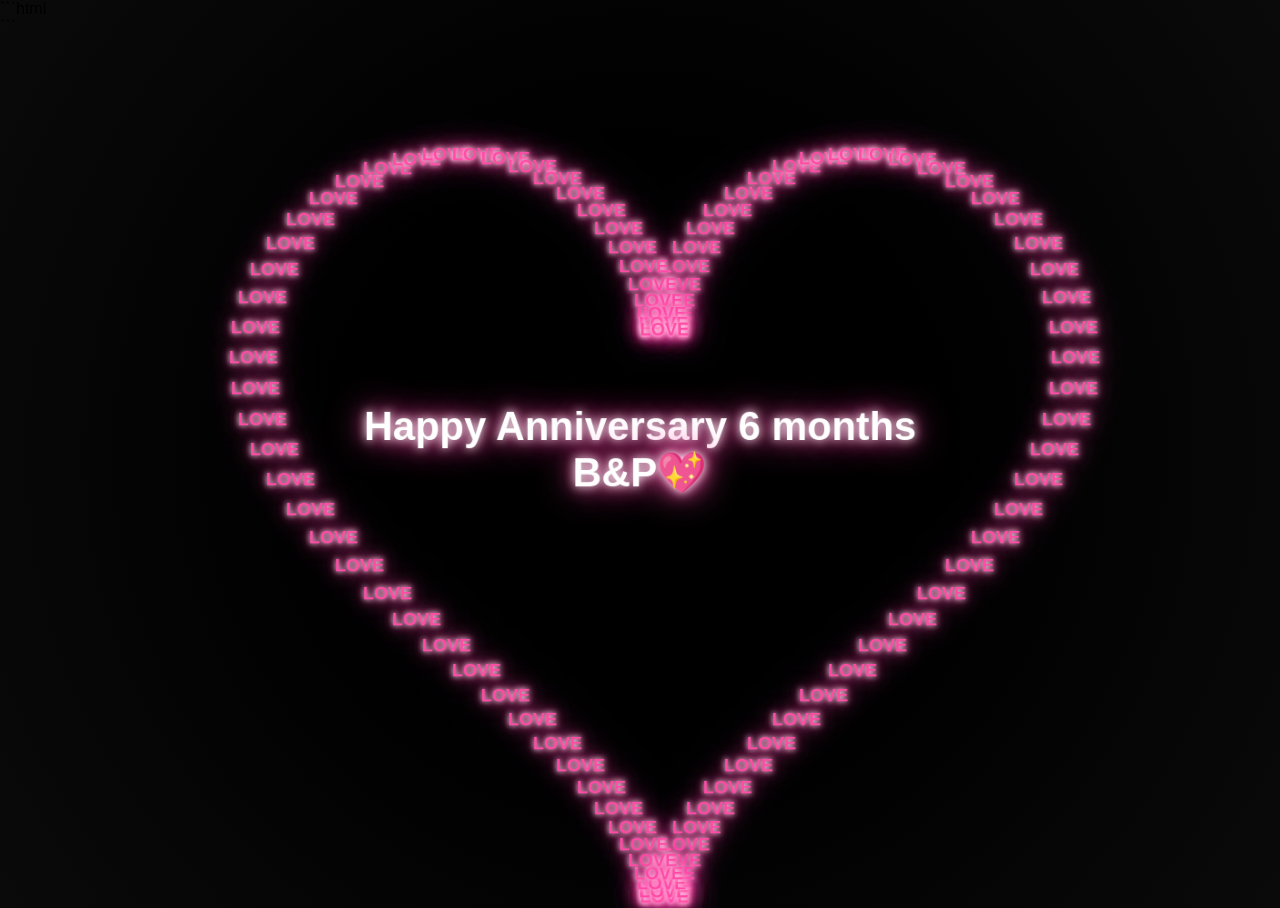
==== index.html @ 3a0927ce "Change anniversary message in index.html Updated anniversary message from '2 months' to '6 months'." ====
```html
<!DOCTYPE html>
<html lang="th">
<head>
<meta charset="UTF-8">
<meta name="viewport" content="width=device-width, initial-scale=1.0">
<title>รักนะไอ้อ้วงงงง</title>

<style>
body {
  margin: 0;
  background: radial-gradient(circle, #000 40%, #0a0a0a);
  overflow: hidden;
  font-family: sans-serif;
}

/* ❤️ ข้อความตรงกลาง */
.center-text {
  position: absolute;
  top: 50%;
  left: 50%;
  transform: translate(-50%, -50%);
  font-size: clamp(20px, 5vw, 40px);
  font-weight: bold;
  color: #fff;
  text-align: center;
  z-index: 10;

  /* ✨ glow */
  text-shadow:
    0 0 10px #fff,
    0 0 20px #ff4da6,
    0 0 40px #ff4da6;

  animation: pulse 2s infinite ease-in-out;
}

/* 💓 เต้นเบาๆ */
@keyframes pulse {
  0%   { transform: translate(-50%, -50%) scale(1); }
  50%  { transform: translate(-50%, -50%) scale(1.1); }
  100% { transform: translate(-50%, -50%) scale(1); }
}

/* LOVE รอบๆ */
#ui span {
  position: absolute;
  font-size: clamp(10px, 2vw, 18px);
  font-weight: bold;
  white-space: nowrap;

  color: #ff4da6;

  text-shadow:
    0 0 5px #fff,
    0 0 10px #ff4da6,
    0 0 20px #ff4da6,
    0 0 40px #ff80bf;

  animation:
    float 4s infinite ease-in-out,
    glow 2s infinite alternate;
}

@keyframes float {
  0%   { transform: translateY(0) scale(1); }
  50%  { transform: translateY(-12px) scale(1.2); }
  100% { transform: translateY(0) scale(1); }
}

@keyframes glow {
  0% {
    text-shadow:
      0 0 5px #fff,
      0 0 10px #ff4da6,
      0 0 20px #ff4da6;
  }
  100% {
    text-shadow:
      0 0 10px #fff,
      0 0 20px #ff66b2,
      0 0 40px #ff99cc,
      0 0 60px #ff66b2;
  }
}
</style>
</head>

<body>

<div id="ui"></div>

<!-- ❤️ ข้อความตรงกลาง -->
<div class="center-text">
    Happy Anniversary 6 months B&P💖
</div>

<script>
const ui = document.getElementById("ui");

const total = 100;
const scale = Math.min(window.innerWidth, window.innerHeight) / 35;

for (let i = 0; i < total; i++) {
  const t = (i / total) * Math.PI * 2;

  const x = 16 * Math.pow(Math.sin(t), 3);
  const y =
    13 * Math.cos(t) -
    5 * Math.cos(2 * t) -
    2 * Math.cos(3 * t) -
    Math.cos(4 * t);

  const span = document.createElement("span");
  span.innerText = "LOVE";

  span.style.left = (window.innerWidth / 2 + x * scale) + "px";
  span.style.top = (window.innerHeight / 2 - y * scale) + "px";

  span.style.animationDelay = (i * 0.02) + "s";

  ui.appendChild(span);
}

window.addEventListener("resize", () => {
  location.reload();
});
</script>

</body>
</html>
```
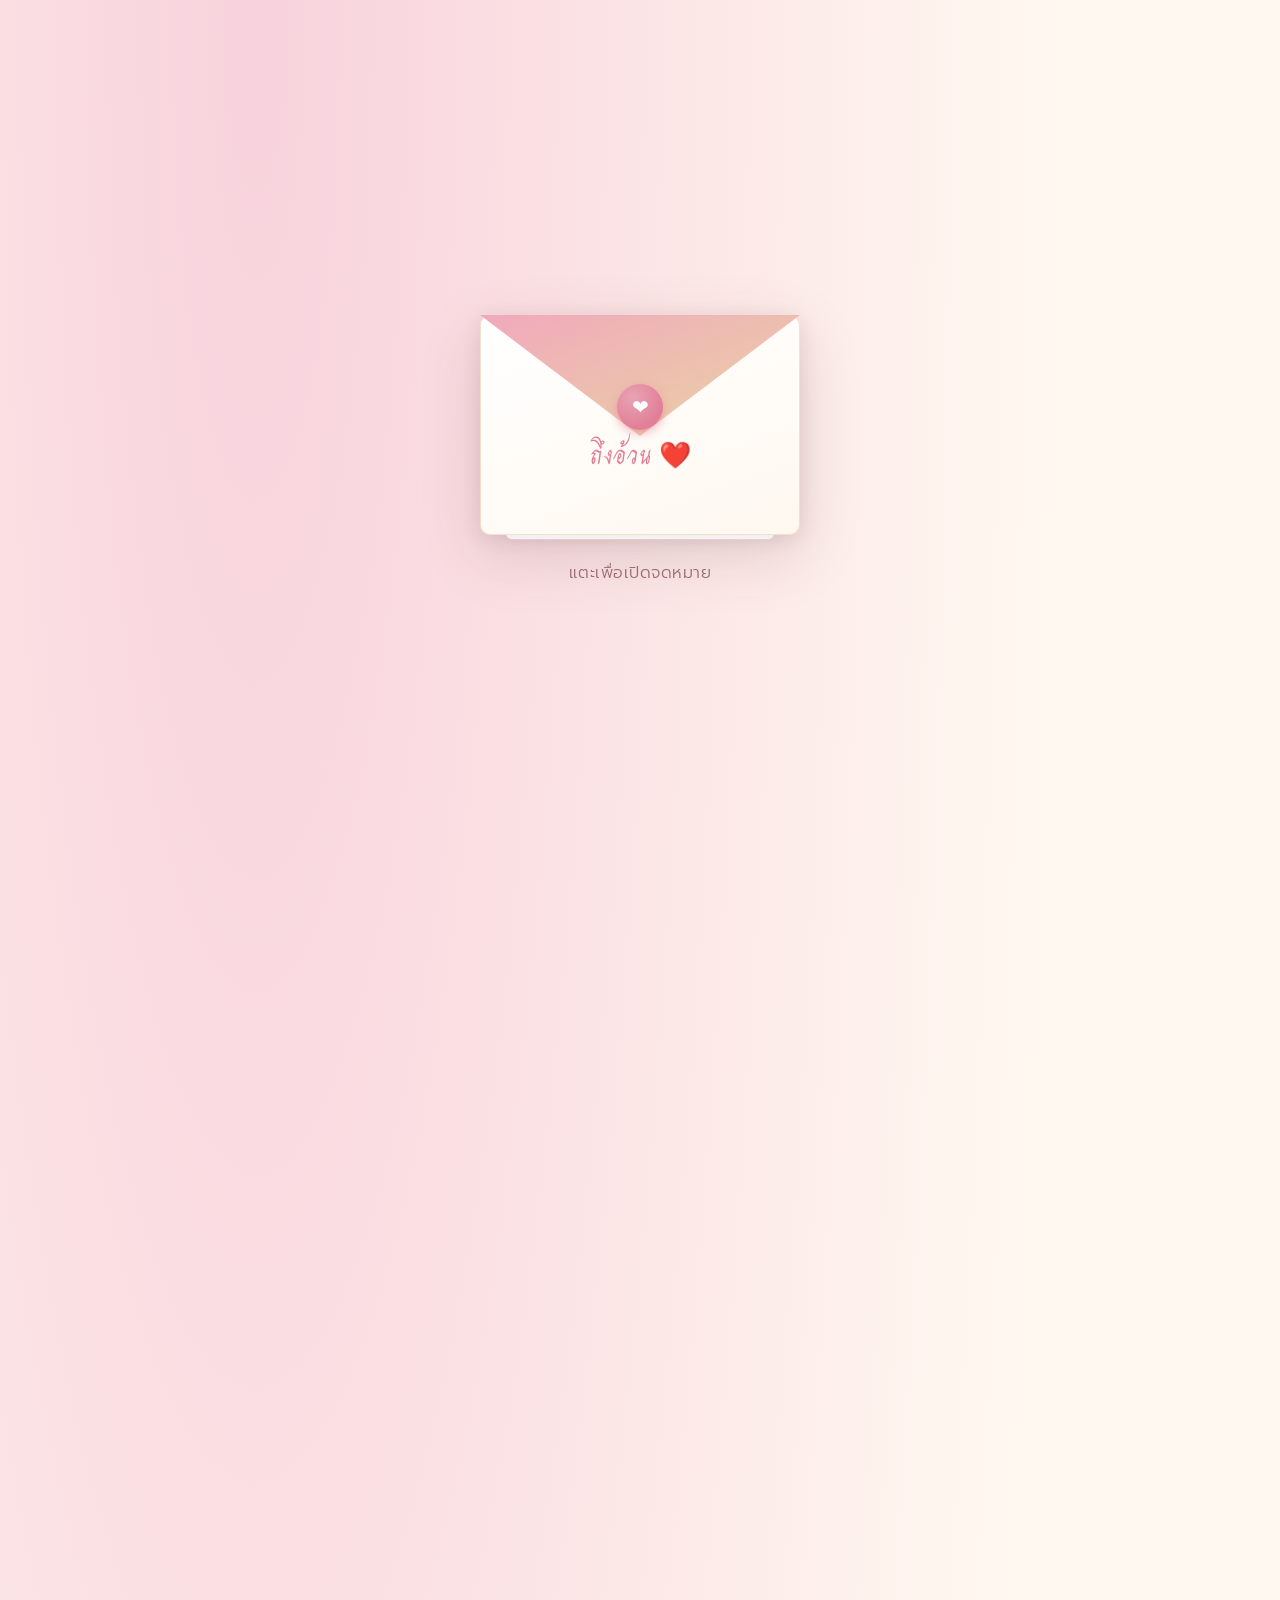
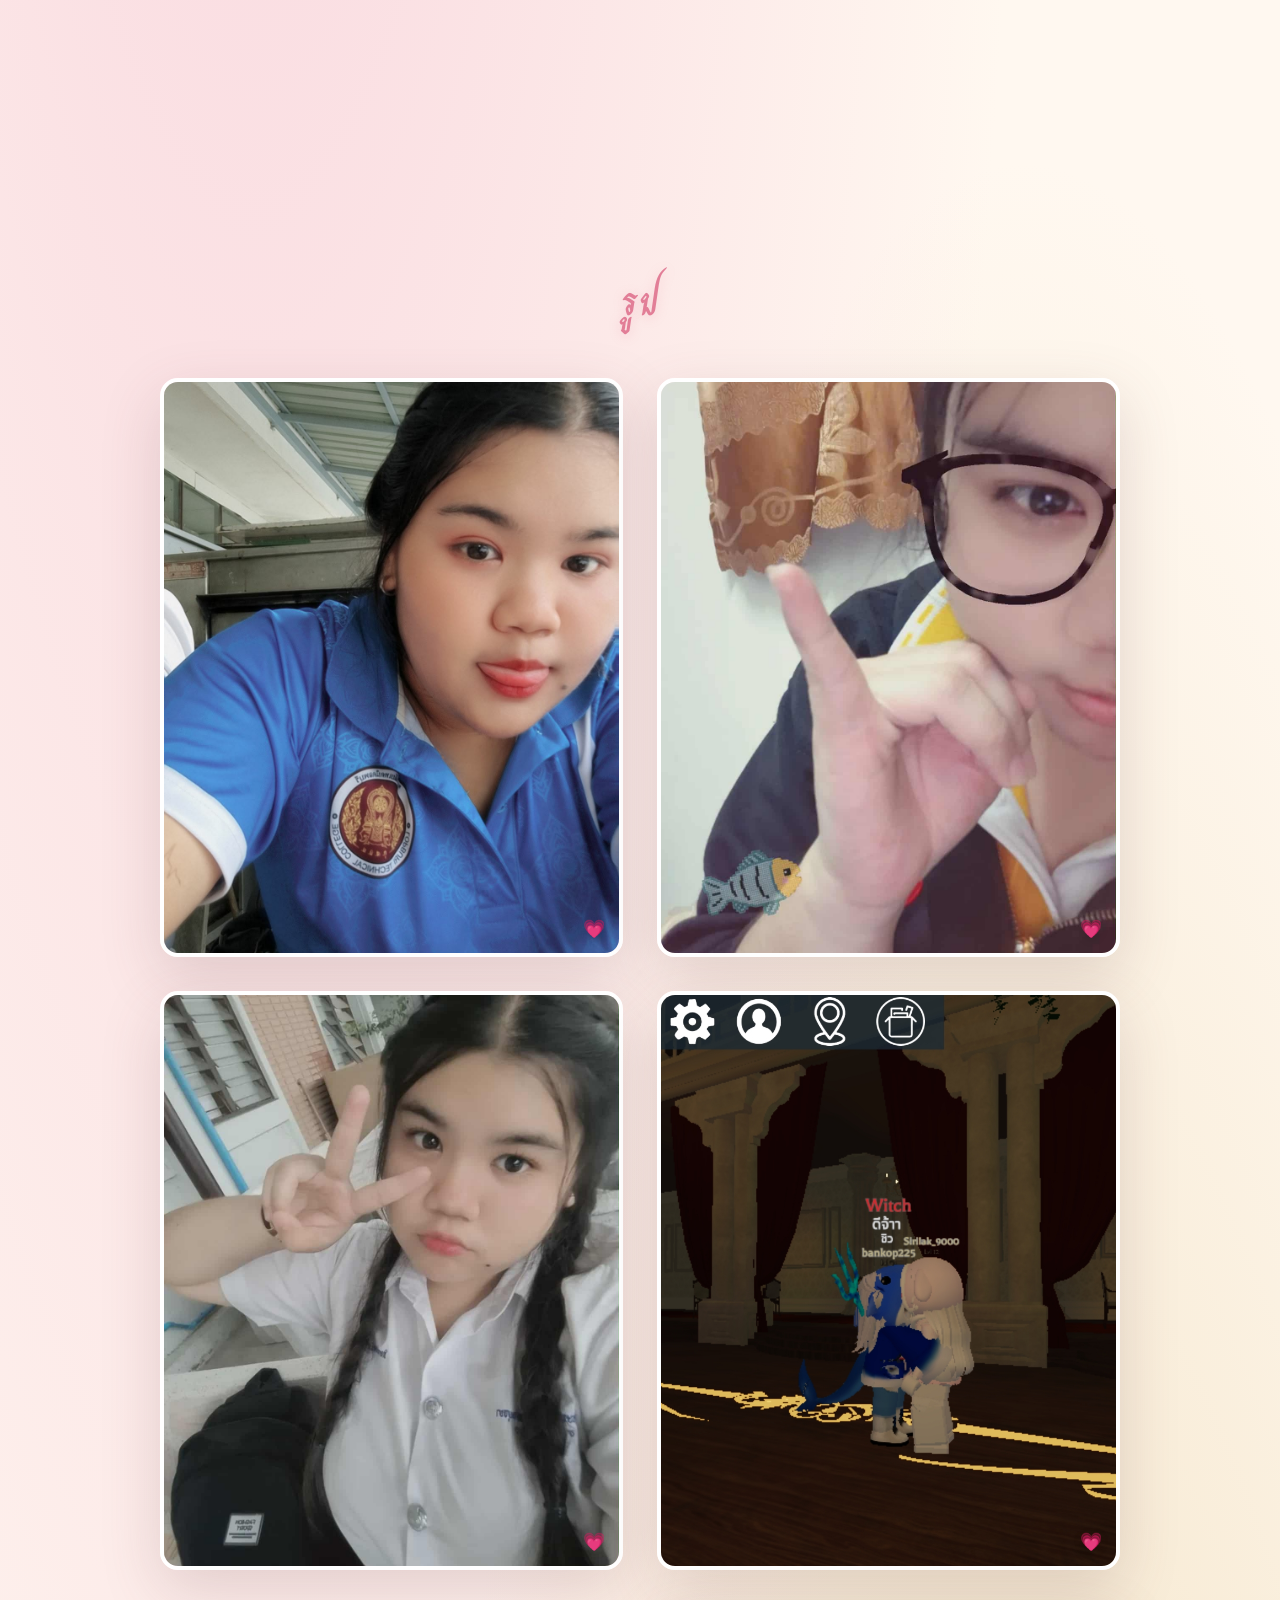
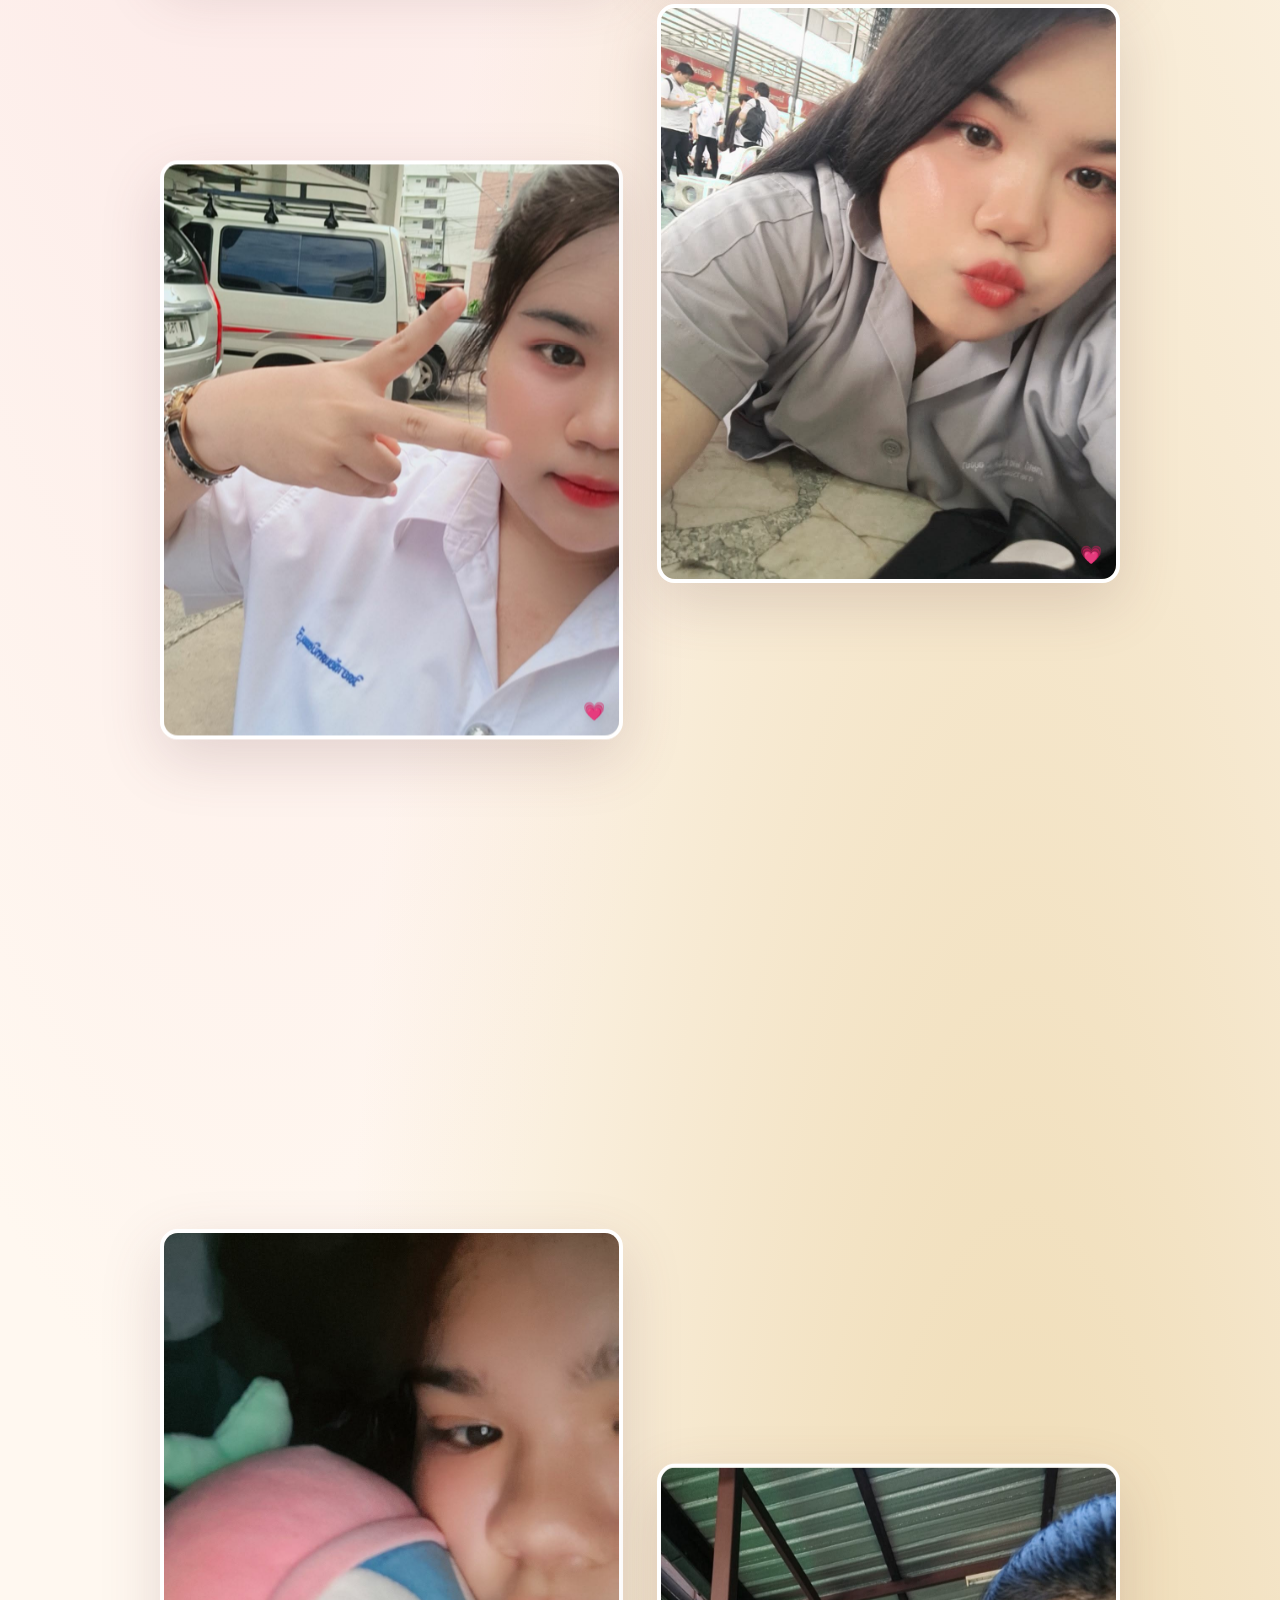
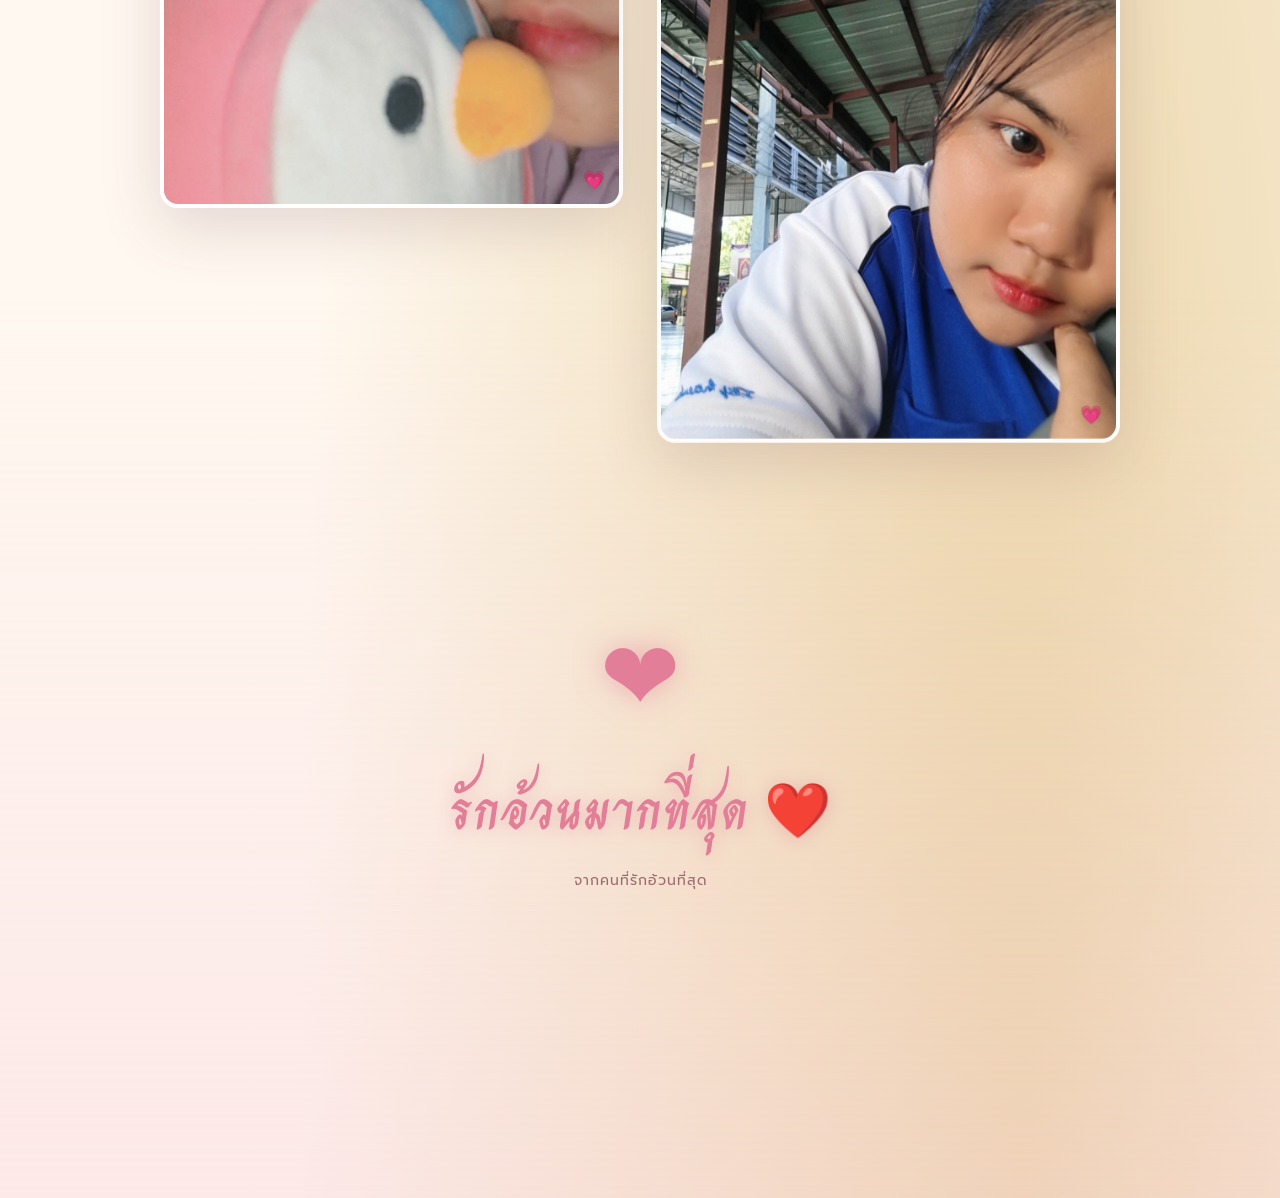
==== commit 8da07155: "Add files via upload" ====
--- a/index.html
+++ b/index.html
@@ -1,132 +1,165 @@
-```html
-<!DOCTYPE html>
-<html lang="th">
-<head>
-<meta charset="UTF-8">
-<meta name="viewport" content="width=device-width, initial-scale=1.0">
-<title>รักนะไอ้อ้วงงงง</title>
-
-<style>
-body {
-  margin: 0;
-  background: radial-gradient(circle, #000 40%, #0a0a0a);
-  overflow: hidden;
-  font-family: sans-serif;
-}
-
-/* ❤️ ข้อความตรงกลาง */
-.center-text {
-  position: absolute;
-  top: 50%;
-  left: 50%;
-  transform: translate(-50%, -50%);
-  font-size: clamp(20px, 5vw, 40px);
-  font-weight: bold;
-  color: #fff;
-  text-align: center;
-  z-index: 10;
-
-  /* ✨ glow */
-  text-shadow:
-    0 0 10px #fff,
-    0 0 20px #ff4da6,
-    0 0 40px #ff4da6;
-
-  animation: pulse 2s infinite ease-in-out;
-}
-
-/* 💓 เต้นเบาๆ */
-@keyframes pulse {
-  0%   { transform: translate(-50%, -50%) scale(1); }
-  50%  { transform: translate(-50%, -50%) scale(1.1); }
-  100% { transform: translate(-50%, -50%) scale(1); }
-}
-
-/* LOVE รอบๆ */
-#ui span {
-  position: absolute;
-  font-size: clamp(10px, 2vw, 18px);
-  font-weight: bold;
-  white-space: nowrap;
-
-  color: #ff4da6;
-
-  text-shadow:
-    0 0 5px #fff,
-    0 0 10px #ff4da6,
-    0 0 20px #ff4da6,
-    0 0 40px #ff80bf;
-
-  animation:
-    float 4s infinite ease-in-out,
-    glow 2s infinite alternate;
-}
-
-@keyframes float {
-  0%   { transform: translateY(0) scale(1); }
-  50%  { transform: translateY(-12px) scale(1.2); }
-  100% { transform: translateY(0) scale(1); }
-}
-
-@keyframes glow {
-  0% {
-    text-shadow:
-      0 0 5px #fff,
-      0 0 10px #ff4da6,
-      0 0 20px #ff4da6;
-  }
-  100% {
-    text-shadow:
-      0 0 10px #fff,
-      0 0 20px #ff66b2,
-      0 0 40px #ff99cc,
-      0 0 60px #ff66b2;
-  }
-}
-</style>
-</head>
-
-<body>
-
-<div id="ui"></div>
-
-<!-- ❤️ ข้อความตรงกลาง -->
-<div class="center-text">
-    Happy Anniversary 6 months B&P💖
-</div>
-
-<script>
-const ui = document.getElementById("ui");
-
-const total = 100;
-const scale = Math.min(window.innerWidth, window.innerHeight) / 35;
-
-for (let i = 0; i < total; i++) {
-  const t = (i / total) * Math.PI * 2;
-
-  const x = 16 * Math.pow(Math.sin(t), 3);
-  const y =
-    13 * Math.cos(t) -
-    5 * Math.cos(2 * t) -
-    2 * Math.cos(3 * t) -
-    Math.cos(4 * t);
-
-  const span = document.createElement("span");
-  span.innerText = "LOVE";
-
-  span.style.left = (window.innerWidth / 2 + x * scale) + "px";
-  span.style.top = (window.innerHeight / 2 - y * scale) + "px";
-
-  span.style.animationDelay = (i * 0.02) + "s";
-
-  ui.appendChild(span);
-}
-
-window.addEventListener("resize", () => {
-  location.reload();
-});
-</script>
-
-</body>
-</html>
-```
+<!DOCTYPE html>
+<html lang="th">
+<head>
+<meta charset="UTF-8">
+<meta name="viewport" content="width=device-width, initial-scale=1.0, maximum-scale=1.0, user-scalable=no">
+<title>ถึงอ้วน 💌</title>
+
+<!-- ฟอนต์ไทยสไตล์หรู: Charm สำหรับหัวเรื่อง (ตัวเขียนอ่อนหวาน), Prompt สำหรับเนื้อหา -->
+<link rel="preconnect" href="https://fonts.googleapis.com">
+<link rel="preconnect" href="https://fonts.gstatic.com" crossorigin>
+<link href="https://fonts.googleapis.com/css2?family=Charm:wght@400;700&family=Prompt:wght@300;400;500;600&display=swap" rel="stylesheet">
+
+<link rel="stylesheet" href="style.css">
+</head>
+<body>
+
+  <!-- ================= พื้นหลังทั่วทั้งเว็บ: ดาวระยิบระยับ + หัวใจลอย ================= -->
+  <div id="bg-stars" aria-hidden="true"></div>
+  <div id="bg-hearts" aria-hidden="true"></div>
+
+  <!-- ================= ปุ่มควบคุมเพลง (โผล่มาหลังเปิดซอง) ================= -->
+  <div id="music-player" class="hidden">
+    <button id="music-toggle" aria-label="เปิด/ปิดเพลง">
+      <span id="music-icon">🎵</span>
+    </button>
+    <input id="volume-slider" type="range" min="0" max="1" step="0.01" value="0.5" aria-label="ปรับระดับเสียง">
+  </div>
+  <!-- ผู้ใช้สามารถเปลี่ยนไฟล์เพลงได้ที่ music.mp3 -->
+  <audio id="bg-music" src="music.mp3" loop preload="none"></audio>
+
+  <!-- ================= ฉากที่ 1: หน้าเปิด / ซองจดหมาย 3 มิติ ================= -->
+  <section id="intro-scene">
+    <div class="envelope-wrap">
+      <div id="envelope" class="envelope" role="button" tabindex="0" aria-label="แตะเพื่อเปิดจดหมาย">
+
+        <div class="envelope-back"></div>
+
+        <!-- กระดาษจดหมายที่จะเลื่อนขึ้นตอนเปิด -->
+        <div class="envelope-paper">
+          <p class="paper-heart">💌</p>
+          <p class="paper-line">ถึงอ้วน</p>
+          <p class="paper-heart small">❤️</p>
+        </div>
+
+        <div class="envelope-flap"></div>
+
+        <div class="envelope-front">
+          <span class="envelope-emoji">💌</span>
+          <span class="envelope-title">ถึงอ้วน ❤️</span>
+        </div>
+
+        <div class="envelope-seal">❤</div>
+      </div>
+
+      <p id="tap-hint">แตะเพื่อเปิดจดหมาย</p>
+    </div>
+  </section>
+
+  <!-- ================= ฉากที่ 2: จดหมาย (Typewriter) ================= -->
+  <section id="letter-scene">
+    <div class="letter-card">
+      <div class="letter-corner top-left">❀</div>
+      <div class="letter-corner top-right">❀</div>
+
+      <div id="typewriter-text" class="typewriter-text"></div>
+      <span id="typewriter-cursor" class="typewriter-cursor">|</span>
+
+      <div class="letter-corner bottom-left">❀</div>
+      <div class="letter-corner bottom-right">❀</div>
+    </div>
+
+    <!-- ================= ตัวนับเวลาที่คบกัน ================= -->
+    <div id="love-counter" class="love-counter">
+      <p class="counter-title">เราอยู่ด้วยกันมาแล้ว</p>
+      <div class="counter-grid">
+        <div class="counter-box">
+          <span id="count-days" class="counter-num">0</span>
+          <span class="counter-label">วัน</span>
+        </div>
+        <div class="counter-box">
+          <span id="count-hours" class="counter-num">0</span>
+          <span class="counter-label">ชั่วโมง</span>
+        </div>
+        <div class="counter-box">
+          <span id="count-minutes" class="counter-num">0</span>
+          <span class="counter-label">นาที</span>
+        </div>
+        <div class="counter-box">
+          <span id="count-seconds" class="counter-num">0</span>
+          <span class="counter-label">วินาที</span>
+        </div>
+      </div>
+      <p class="counter-since">นับจาก 01/10/2025</p>
+    </div>
+
+    <div class="scroll-down-hint">
+      <span>เลื่อนลงเพื่อดูความทรงจำของเรา</span>
+      <span class="scroll-arrow">↓</span>
+    </div>
+  </section>
+
+  <!-- ================= ฉากที่ 3: แกลเลอรีรูปภาพ ================= -->
+  <section id="gallery-scene">
+    <h2 class="gallery-title">รูป</h2>
+
+    <div class="gallery-grid">
+      <!-- แต่ละรูปมี data-effect กำหนดแอนิเมชันตอนเลื่อนหน้าจอ: fade / zoom / parallax / slide-left / slide-right -->
+      <figure class="gallery-item" data-effect="fade">
+        <img src="1.jpeg" alt="ความทรงจำ 1" loading="lazy" onerror="this.parentElement.classList.add('img-fallback')">
+        <figcaption>💗</figcaption>
+      </figure>
+      <figure class="gallery-item" data-effect="slide-left">
+        <img src="2.jpeg" alt="ความทรงจำ 2" loading="lazy" onerror="this.parentElement.classList.add('img-fallback')">
+        <figcaption>💗</figcaption>
+      </figure>
+      <figure class="gallery-item" data-effect="zoom">
+        <img src="3.png" alt="ความทรงจำ 3" loading="lazy" onerror="this.parentElement.classList.add('img-fallback')">
+        <figcaption>💗</figcaption>
+      </figure>
+      <figure class="gallery-item" data-effect="slide-right">
+        <img src="4.jpg" alt="ความทรงจำ 4" loading="lazy" onerror="this.parentElement.classList.add('img-fallback')">
+        <figcaption>💗</figcaption>
+      </figure>
+      <figure class="gallery-item" data-effect="parallax">
+        <img src="5.jpeg" alt="ความทรงจำ 5" loading="lazy" onerror="this.parentElement.classList.add('img-fallback')">
+        <figcaption>💗</figcaption>
+      </figure>
+      <figure class="gallery-item" data-effect="fade">
+        <img src="6.jpeg" alt="ความทรงจำ 6" loading="lazy" onerror="this.parentElement.classList.add('img-fallback')">
+        <figcaption>💗</figcaption>
+      </figure>
+      <figure class="gallery-item" data-effect="slide-left">
+        <img src="7.jpeg" alt="ความทรงจำ 7" loading="lazy" onerror="this.parentElement.classList.add('img-fallback')">
+        <figcaption>💗</figcaption>
+      </figure>
+      <figure class="gallery-item" data-effect="zoom">
+        <img src="8.jpeg" alt="ความทรงจำ 8" loading="lazy" onerror="this.parentElement.classList.add('img-fallback')">
+        <figcaption>💗</figcaption>
+      </figure>
+      <figure class="gallery-item" data-effect="slide-right">
+        <img src="9.jpeg" alt="ความทรงจำ 9" loading="lazy" onerror="this.parentElement.classList.add('img-fallback')">
+        <figcaption>💗</figcaption>
+      </figure>
+      <figure class="gallery-item" data-effect="parallax">
+        <img src="10.jpeg" alt="ความทรงจำ 10" loading="lazy" onerror="this.parentElement.classList.add('img-fallback')">
+        <figcaption>💗</figcaption>
+      </figure>
+    </div>
+  </section>
+
+  <!-- ================= ฉากที่ 4: ตอนจบ ================= -->
+  <section id="ending-scene">
+    <div id="petals-fall" aria-hidden="true"></div>
+    <div id="confetti-layer" aria-hidden="true"></div>
+
+    <div class="ending-content">
+      <div class="big-heart">❤</div>
+      <h1 class="ending-text">รักอ้วนมากที่สุด ❤️</h1>
+      <p class="ending-sub">จากคนที่รักอ้วนที่สุด</p>
+    </div>
+  </section>
+
+  <script src="script.js"></script>
+</body>
+</html>
--- a/style.css
+++ b/style.css
@@ -0,0 +1,507 @@
+/* =====================================================================
+   TOKENS — โทนสี Romantic / Elegant: ชมพูอ่อน + ครีม + ทอง
+   ===================================================================== */
+:root{
+  --cream:        #FFF8F0;
+  --cream-deep:   #FBEDE4;
+  --pink-soft:    #F8D2DC;
+  --pink-mid:     #F0A9BC;
+  --pink-deep:    #E27E97;
+  --gold:         #D4AF7A;
+  --gold-light:   #EAD3A3;
+  --white:        #FFFFFF;
+  --text-deep:    #6B4046;   /* น้ำตาลกุหลาบเข้ม แทนสีดำ ให้ดูอบอุ่นหรู */
+  --text-soft:    #9C6B72;
+
+  --shadow-soft:  0 20px 60px rgba(107, 64, 70, 0.18);
+  --font-display: 'Charm', cursive;
+  --font-body:    'Prompt', sans-serif;
+}
+
+*{ margin:0; padding:0; box-sizing:border-box; -webkit-tap-highlight-color:transparent; }
+
+html{ scroll-behavior:smooth; }
+
+body{
+  font-family: var(--font-body);
+  background:
+    radial-gradient(ellipse at 20% 0%, var(--pink-soft) 0%, transparent 55%),
+    radial-gradient(ellipse at 80% 100%, var(--gold-light) 0%, transparent 50%),
+    var(--cream);
+  color: var(--text-deep);
+  overflow-x: hidden;
+  min-height: 100vh;
+}
+
+@media (prefers-reduced-motion: reduce){
+  *{ animation-duration: 0.01ms !important; animation-iteration-count: 1 !important; transition-duration: 0.01ms !important; }
+}
+
+/* =====================================================================
+   พื้นหลังทั่วเว็บ: ดาวระยิบระยับ + หัวใจลอย
+   ===================================================================== */
+#bg-stars{
+  position: fixed; inset: 0; z-index: 0; pointer-events: none; overflow: hidden;
+}
+.star{
+  position: absolute;
+  width: 3px; height: 3px;
+  background: var(--gold);
+  border-radius: 50%;
+  opacity: 0.7;
+  animation: twinkle 2.6s ease-in-out infinite;
+  box-shadow: 0 0 6px 1px rgba(212,175,122,0.7);
+}
+@keyframes twinkle{
+  0%, 100%{ opacity: 0.15; transform: scale(0.7); }
+  50%{ opacity: 1; transform: scale(1.3); }
+}
+
+#bg-hearts{
+  position: fixed; inset: 0; z-index: 1; pointer-events: none; overflow: hidden;
+}
+.floating-heart{
+  position: absolute;
+  bottom: -40px;
+  font-size: 18px;
+  opacity: 0.75;
+  color: var(--pink-deep);
+  animation: floatUp linear forwards;
+  will-change: transform, opacity;
+}
+@keyframes floatUp{
+  0%{ transform: translateY(0) translateX(0) rotate(0deg); opacity: 0; }
+  10%{ opacity: 0.8; }
+  90%{ opacity: 0.6; }
+  100%{ transform: translateY(-115vh) translateX(var(--drift, 30px)) rotate(25deg); opacity: 0; }
+}
+
+/* หัวใจฟองสบู่เมื่อแตะหน้าจอ */
+.tap-bubble{
+  position: fixed;
+  z-index: 999;
+  pointer-events: none;
+  font-size: 22px;
+  animation: bubbleUp 1.1s ease-out forwards;
+}
+@keyframes bubbleUp{
+  0%{ transform: translateY(0) scale(0.6); opacity: 1; }
+  100%{ transform: translateY(-90px) scale(1.2); opacity: 0; }
+}
+
+section{ position: relative; z-index: 2; }
+
+/* =====================================================================
+   ปุ่มควบคุมเพลง
+   ===================================================================== */
+#music-player{
+  position: fixed;
+  top: 18px; right: 18px;
+  z-index: 50;
+  display: flex; align-items: center; gap: 10px;
+  background: rgba(255,255,255,0.55);
+  backdrop-filter: blur(14px);
+  -webkit-backdrop-filter: blur(14px);
+  border: 1px solid rgba(255,255,255,0.6);
+  border-radius: 40px;
+  padding: 8px 14px;
+  box-shadow: var(--shadow-soft);
+  transition: opacity 0.6s ease, transform 0.6s ease;
+}
+#music-player.hidden{ opacity: 0; transform: translateY(-20px); pointer-events: none; }
+
+#music-toggle{
+  width: 36px; height: 36px;
+  border-radius: 50%;
+  border: none;
+  background: linear-gradient(145deg, var(--pink-soft), var(--gold-light));
+  font-size: 16px;
+  cursor: pointer;
+  display: flex; align-items: center; justify-content: center;
+  box-shadow: 0 4px 10px rgba(226,126,151,0.35);
+  transition: transform 0.25s ease;
+}
+#music-toggle:active{ transform: scale(0.9); }
+
+#volume-slider{
+  width: 70px;
+  accent-color: var(--pink-deep);
+}
+
+/* =====================================================================
+   ฉากที่ 1 — หน้าเปิด / ซองจดหมาย 3 มิติ
+   ===================================================================== */
+#intro-scene{
+  height: 100svh;
+  display: flex; align-items: center; justify-content: center;
+  perspective: 1400px;
+  transition: opacity 0.9s ease, transform 0.9s ease;
+}
+#intro-scene.scene-exit{
+  opacity: 0;
+  transform: scale(1.4);
+  pointer-events: none;
+}
+
+.envelope-wrap{
+  display: flex; flex-direction: column; align-items: center; gap: 26px;
+}
+
+.envelope{
+  position: relative;
+  width: min(78vw, 320px);
+  height: min(56vw, 220px);
+  cursor: pointer;
+  transform-style: preserve-3d;
+  transition: transform 0.5s ease;
+}
+.envelope:hover{ transform: translateY(-6px) rotateX(3deg); }
+
+.envelope-back{
+  position: absolute; inset: 0;
+  background: linear-gradient(160deg, var(--cream-deep), var(--pink-soft));
+  border-radius: 10px;
+  box-shadow: var(--shadow-soft);
+}
+
+.envelope-front{
+  position: absolute; inset: 0;
+  border-radius: 10px;
+  background: linear-gradient(160deg, var(--white), var(--cream));
+  display: flex; flex-direction: column; align-items: center; justify-content: center;
+  gap: 8px;
+  box-shadow: 0 4px 18px rgba(107,64,70,0.12);
+  transform-origin: center;
+  z-index: 3;
+  border: 1px solid rgba(212,175,122,0.35);
+}
+.envelope-emoji{ font-size: 34px; filter: drop-shadow(0 2px 4px rgba(226,126,151,0.4)); }
+.envelope-title{ font-family: var(--font-display); font-size: 26px; color: var(--pink-deep); }
+
+/* ฝาซอง สามเหลี่ยมด้านบน จะพลิกเปิดตอนแตะ */
+.envelope-flap{
+  position: absolute;
+  top: 0; left: 0; right: 0;
+  height: 55%;
+  background: linear-gradient(160deg, var(--pink-mid), var(--gold-light));
+  clip-path: polygon(0 0, 100% 0, 50% 100%);
+  transform-origin: top center;
+  transform-style: preserve-3d;
+  transition: transform 0.9s cubic-bezier(.6,-0.2,.3,1.3);
+  z-index: 4;
+  box-shadow: 0 6px 12px rgba(107,64,70,0.15);
+}
+
+.envelope-seal{
+  position: absolute;
+  top: 42%; left: 50%;
+  transform: translate(-50%, -50%);
+  width: 46px; height: 46px;
+  border-radius: 50%;
+  background: radial-gradient(circle at 35% 30%, #e8a3b4, var(--pink-deep) 70%);
+  color: var(--white);
+  display: flex; align-items: center; justify-content: center;
+  font-size: 20px;
+  z-index: 5;
+  box-shadow: 0 3px 10px rgba(226,126,151,0.55);
+  transition: opacity 0.4s ease, transform 0.4s ease;
+}
+
+.envelope-paper{
+  position: absolute;
+  left: 8%; right: 8%;
+  bottom: 6%;
+  height: 78%;
+  background: var(--white);
+  border-radius: 6px;
+  display: flex; flex-direction: column; align-items: center; justify-content: center;
+  gap: 6px;
+  transform: translateY(10%);
+  z-index: 2;
+  box-shadow: 0 -4px 14px rgba(107,64,70,0.08);
+  transition: transform 1s cubic-bezier(.2,.8,.2,1);
+}
+.paper-heart{ font-size: 22px; }
+.paper-heart.small{ font-size: 14px; }
+.paper-line{ font-family: var(--font-display); font-size: 20px; color: var(--text-deep); }
+
+/* สถานะเปิดซอง (คลาสถูกเพิ่มด้วย JS) */
+.envelope.is-open .envelope-flap{
+  transform: rotateX(180deg);
+  z-index: 1;
+}
+.envelope.is-open .envelope-seal{ opacity: 0; transform: translate(-50%,-50%) scale(0.4); }
+.envelope.is-open .envelope-paper{ transform: translateY(-58%); }
+.envelope.is-open .envelope-front{ transform: translateY(6%) scale(0.98); }
+
+#tap-hint{
+  font-family: var(--font-body);
+  font-weight: 300;
+  letter-spacing: 0.5px;
+  color: var(--text-soft);
+  animation: pulseHint 1.8s ease-in-out infinite;
+}
+@keyframes pulseHint{
+  0%, 100%{ opacity: 0.5; }
+  50%{ opacity: 1; }
+}
+
+/* =====================================================================
+   ฉากที่ 2 — จดหมาย (Typewriter)
+   ===================================================================== */
+#letter-scene{
+  min-height: 100svh;
+  display: flex; flex-direction: column; align-items: center; justify-content: center;
+  padding: 90px 18px 60px;
+  opacity: 0;
+  transform: translateY(40px) scale(0.96);
+  transition: opacity 1s ease, transform 1s ease;
+}
+#letter-scene.scene-enter{ opacity: 1; transform: translateY(0) scale(1); }
+
+.letter-card{
+  position: relative;
+  width: min(92vw, 560px);
+  background: rgba(255,255,255,0.62);
+  backdrop-filter: blur(18px);
+  -webkit-backdrop-filter: blur(18px);
+  border: 1px solid rgba(255,255,255,0.7);
+  border-radius: 22px;
+  padding: clamp(28px, 6vw, 52px);
+  box-shadow: var(--shadow-soft);
+}
+.letter-corner{
+  position: absolute; font-size: 20px; color: var(--gold); opacity: 0.8;
+}
+.top-left{ top: 12px; left: 16px; }
+.top-right{ top: 12px; right: 16px; transform: scaleX(-1); }
+.bottom-left{ bottom: 12px; left: 16px; transform: scaleY(-1); }
+.bottom-right{ bottom: 12px; right: 16px; transform: scale(-1); }
+
+.typewriter-text{
+  font-family: var(--font-body);
+  font-weight: 300;
+  font-size: clamp(15px, 3.6vw, 17px);
+  line-height: 2;
+  color: var(--text-deep);
+  white-space: pre-wrap;
+  min-height: 200px;
+}
+.typewriter-cursor{
+  display: inline-block;
+  color: var(--pink-deep);
+  animation: blinkCursor 0.9s step-end infinite;
+  font-weight: 300;
+}
+@keyframes blinkCursor{ 50%{ opacity: 0; } }
+
+/* =====================================================================
+   ตัวนับเวลาที่คบกัน
+   ===================================================================== */
+.love-counter{
+  margin-top: 46px;
+  width: min(92vw, 560px);
+  text-align: center;
+}
+.counter-title{
+  font-family: var(--font-display);
+  font-size: 24px;
+  color: var(--pink-deep);
+  margin-bottom: 16px;
+}
+.counter-grid{
+  display: grid;
+  grid-template-columns: repeat(4, 1fr);
+  gap: 10px;
+}
+.counter-box{
+  background: rgba(255,255,255,0.55);
+  backdrop-filter: blur(10px);
+  border: 1px solid rgba(255,255,255,0.7);
+  border-radius: 14px;
+  padding: 14px 4px;
+  box-shadow: 0 8px 22px rgba(107,64,70,0.10);
+}
+.counter-num{
+  display: block;
+  font-family: var(--font-display);
+  font-size: clamp(24px, 6vw, 32px);
+  color: var(--pink-deep);
+  text-shadow: 0 0 14px rgba(226,126,151,0.35);
+}
+.counter-label{
+  font-size: 12px;
+  color: var(--text-soft);
+  letter-spacing: 0.5px;
+}
+.counter-since{
+  margin-top: 14px;
+  font-size: 13px;
+  color: var(--text-soft);
+  letter-spacing: 0.5px;
+}
+
+.scroll-down-hint{
+  margin-top: 50px;
+  display: flex; flex-direction: column; align-items: center; gap: 4px;
+  font-size: 12px; color: var(--text-soft); letter-spacing: 0.5px;
+  animation: pulseHint 2s ease-in-out infinite;
+}
+.scroll-arrow{ font-size: 16px; animation: bounceArrow 1.6s ease-in-out infinite; }
+@keyframes bounceArrow{ 0%,100%{ transform: translateY(0);} 50%{ transform: translateY(6px);} }
+
+/* =====================================================================
+   ฉากที่ 3 — แกลเลอรีรูปภาพ
+   ===================================================================== */
+#gallery-scene{
+  padding: 70px 5vw 90px;
+}
+.gallery-title{
+  text-align: center;
+  font-family: var(--font-display);
+  font-size: clamp(28px, 6vw, 40px);
+  color: var(--pink-deep);
+  margin-bottom: 46px;
+  text-shadow: 0 2px 12px rgba(226,126,151,0.25);
+}
+
+.gallery-grid{
+  display: grid;
+  grid-template-columns: 1fr;
+  gap: 34px;
+  max-width: 640px;
+  margin: 0 auto;
+}
+@media (min-width: 700px){
+  .gallery-grid{ grid-template-columns: 1fr 1fr; max-width: 960px; }
+}
+
+.gallery-item{
+  position: relative;
+  aspect-ratio: 4 / 5;
+  border-radius: 18px;
+  overflow: hidden;
+  box-shadow: var(--shadow-soft);
+  border: 4px solid var(--white);
+  opacity: 0;
+  transition: opacity 0.9s ease, transform 0.9s cubic-bezier(.2,.8,.2,1), filter 0.9s ease;
+  will-change: transform, opacity;
+}
+.gallery-item img{
+  width: 100%; height: 100%; object-fit: cover; display: block;
+}
+/* กรณีไม่พบไฟล์รูป ให้แสดง placeholder หรูแทนไอคอนรูปหาย */
+.gallery-item.img-fallback img{ display: none; }
+.gallery-item.img-fallback{
+  background: linear-gradient(150deg, var(--pink-soft), var(--gold-light), var(--cream-deep));
+}
+.gallery-item.img-fallback::after{
+  content: "🤍";
+  position: absolute; inset: 0;
+  display: flex; align-items: center; justify-content: center;
+  font-size: 40px;
+}
+
+.gallery-item figcaption{
+  position: absolute; bottom: 10px; right: 14px;
+  font-size: 18px;
+  filter: drop-shadow(0 2px 4px rgba(0,0,0,0.15));
+}
+
+/* สถานะเริ่มต้นของแต่ละเอฟเฟกต์ ก่อนเข้า viewport */
+.gallery-item[data-effect="fade"]{ transform: translateY(30px); }
+.gallery-item[data-effect="zoom"]{ transform: scale(0.75); }
+.gallery-item[data-effect="slide-left"]{ transform: translateX(-60px); }
+.gallery-item[data-effect="slide-right"]{ transform: translateX(60px); }
+.gallery-item[data-effect="parallax"]{ transform: translateY(60px) scale(0.92); }
+
+.gallery-item.in-view{
+  opacity: 1;
+  transform: translateY(0) translateX(0) scale(1);
+}
+
+/* =====================================================================
+   ฉากที่ 4 — ตอนจบ
+   ===================================================================== */
+#ending-scene{
+  min-height: 100svh;
+  display: flex; align-items: center; justify-content: center;
+  overflow: hidden;
+  padding: 60px 20px;
+  background: linear-gradient(180deg, transparent, rgba(248,210,220,0.4));
+}
+
+.ending-content{
+  position: relative; z-index: 6;
+  text-align: center;
+  display: flex; flex-direction: column; align-items: center; gap: 18px;
+}
+.big-heart{
+  font-size: clamp(56px, 14vw, 96px);
+  color: var(--pink-deep);
+  animation: heartBeat 1.15s ease-in-out infinite;
+  text-shadow: 0 0 30px rgba(226,126,151,0.55);
+}
+@keyframes heartBeat{
+  0%, 100%{ transform: scale(1); }
+  15%{ transform: scale(1.18); }
+  30%{ transform: scale(0.96); }
+  45%{ transform: scale(1.12); }
+  60%{ transform: scale(1); }
+}
+.ending-text{
+  font-family: var(--font-display);
+  font-size: clamp(30px, 8vw, 54px);
+  color: var(--pink-deep);
+  text-shadow: 0 2px 18px rgba(226,126,151,0.4);
+}
+.ending-sub{
+  font-size: 14px;
+  color: var(--text-soft);
+  letter-spacing: 1px;
+}
+
+/* กลีบกุหลาบร่วง */
+#petals-fall{
+  position: absolute; inset: 0; z-index: 3; pointer-events: none; overflow: hidden;
+}
+.petal{
+  position: absolute;
+  top: -30px;
+  font-size: 20px;
+  opacity: 0.9;
+  animation: petalFall linear forwards;
+  will-change: transform;
+}
+@keyframes petalFall{
+  0%{ transform: translateY(0) translateX(0) rotate(0deg); }
+  100%{ transform: translateY(115vh) translateX(var(--drift, 40px)) rotate(320deg); }
+}
+
+/* คอนเฟตติ */
+#confetti-layer{
+  position: absolute; inset: 0; z-index: 4; pointer-events: none; overflow: hidden;
+}
+.confetti-piece{
+  position: absolute;
+  top: -20px;
+  width: 8px; height: 14px;
+  opacity: 0.95;
+  animation: confettiFall linear forwards;
+  border-radius: 2px;
+}
+@keyframes confettiFall{
+  0%{ transform: translateY(0) rotate(0deg); }
+  100%{ transform: translateY(110vh) rotate(540deg); }
+}
+
+/* =====================================================================
+   Utility / กระจก (Glassmorphism) ใช้ร่วมกัน
+   ===================================================================== */
+::selection{ background: var(--pink-soft); color: var(--text-deep); }
+
+button:focus-visible,
+[tabindex]:focus-visible{
+  outline: 2px solid var(--pink-deep);
+  outline-offset: 3px;
+}
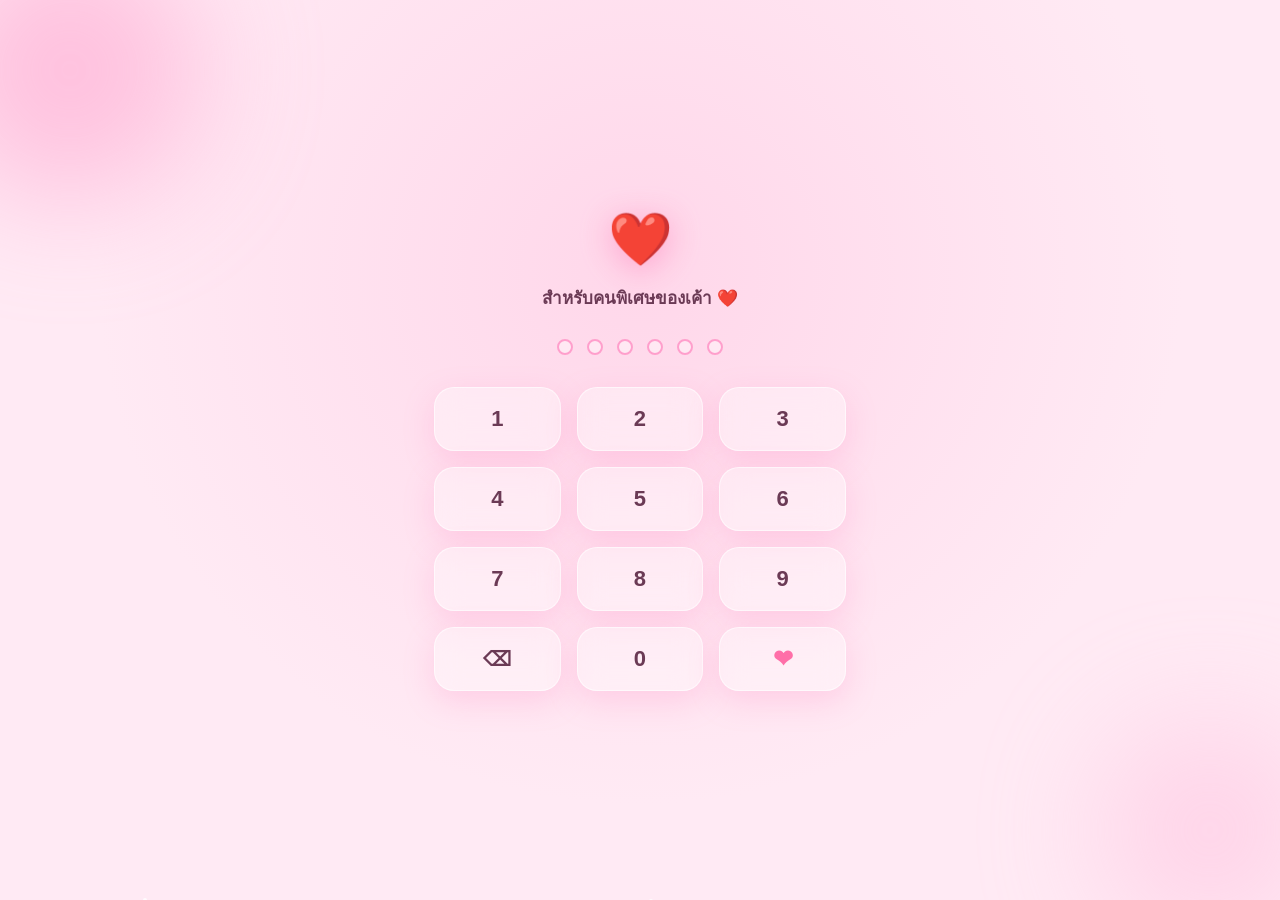
==== commit 59c4bd5c: "Add files via upload" ====
--- a/index.html
+++ b/index.html
@@ -3,163 +3,184 @@
 <head>
 <meta charset="UTF-8">
 <meta name="viewport" content="width=device-width, initial-scale=1.0, maximum-scale=1.0, user-scalable=no">
-<title>ถึงอ้วน 💌</title>
-
-<!-- ฟอนต์ไทยสไตล์หรู: Charm สำหรับหัวเรื่อง (ตัวเขียนอ่อนหวาน), Prompt สำหรับเนื้อหา -->
-<link rel="preconnect" href="https://fonts.googleapis.com">
-<link rel="preconnect" href="https://fonts.gstatic.com" crossorigin>
-<link href="https://fonts.googleapis.com/css2?family=Charm:wght@400;700&family=Prompt:wght@300;400;500;600&display=swap" rel="stylesheet">
-
+<title>สำหรับคนพิเศษของเค้า ❤️</title>
 <link rel="stylesheet" href="style.css">
 </head>
 <body>
 
-  <!-- ================= พื้นหลังทั่วทั้งเว็บ: ดาวระยิบระยับ + หัวใจลอย ================= -->
-  <div id="bg-stars" aria-hidden="true"></div>
-  <div id="bg-hearts" aria-hidden="true"></div>
+<!-- ============================================================
+     PAGE 1 — LOCK SCREEN
+     PIN unlock using a custom numeric keypad (no <input>, no
+     mobile keyboard). PIN = 011025
+============================================================ -->
+<section id="page-lock" class="page page-active">
+  <div class="glow-blob glow-blob-a"></div>
+  <div class="glow-blob glow-blob-b"></div>
+  <div class="dust-layer" id="dust-lock"></div>
 
-  <!-- ================= ปุ่มควบคุมเพลง (โผล่มาหลังเปิดซอง) ================= -->
-  <div id="music-player" class="hidden">
-    <button id="music-toggle" aria-label="เปิด/ปิดเพลง">
-      <span id="music-icon">🎵</span>
-    </button>
-    <input id="volume-slider" type="range" min="0" max="1" step="0.01" value="0.5" aria-label="ปรับระดับเสียง">
-  </div>
-  <!-- ผู้ใช้สามารถเปลี่ยนไฟล์เพลงได้ที่ music.mp3 -->
-  <audio id="bg-music" src="music.mp3" loop preload="none"></audio>
+  <div class="lock-content">
+    <div class="lock-heart">❤️</div>
+    <p class="lock-title">สำหรับคนพิเศษของเค้า ❤️</p>
 
-  <!-- ================= ฉากที่ 1: หน้าเปิด / ซองจดหมาย 3 มิติ ================= -->
-  <section id="intro-scene">
-    <div class="envelope-wrap">
-      <div id="envelope" class="envelope" role="button" tabindex="0" aria-label="แตะเพื่อเปิดจดหมาย">
-
-        <div class="envelope-back"></div>
-
-        <!-- กระดาษจดหมายที่จะเลื่อนขึ้นตอนเปิด -->
-        <div class="envelope-paper">
-          <p class="paper-heart">💌</p>
-          <p class="paper-line">ถึงอ้วน</p>
-          <p class="paper-heart small">❤️</p>
-        </div>
-
-        <div class="envelope-flap"></div>
-
-        <div class="envelope-front">
-          <span class="envelope-emoji">💌</span>
-          <span class="envelope-title">ถึงอ้วน ❤️</span>
-        </div>
-
-        <div class="envelope-seal">❤</div>
-      </div>
-
-      <p id="tap-hint">แตะเพื่อเปิดจดหมาย</p>
-    </div>
-  </section>
-
-  <!-- ================= ฉากที่ 2: จดหมาย (Typewriter) ================= -->
-  <section id="letter-scene">
-    <div class="letter-card">
-      <div class="letter-corner top-left">❀</div>
-      <div class="letter-corner top-right">❀</div>
-
-      <div id="typewriter-text" class="typewriter-text"></div>
-      <span id="typewriter-cursor" class="typewriter-cursor">|</span>
-
-      <div class="letter-corner bottom-left">❀</div>
-      <div class="letter-corner bottom-right">❀</div>
+    <div class="pin-dots" id="pin-dots">
+      <span class="pin-dot"></span>
+      <span class="pin-dot"></span>
+      <span class="pin-dot"></span>
+      <span class="pin-dot"></span>
+      <span class="pin-dot"></span>
+      <span class="pin-dot"></span>
     </div>
 
-    <!-- ================= ตัวนับเวลาที่คบกัน ================= -->
-    <div id="love-counter" class="love-counter">
-      <p class="counter-title">เราอยู่ด้วยกันมาแล้ว</p>
-      <div class="counter-grid">
-        <div class="counter-box">
-          <span id="count-days" class="counter-num">0</span>
-          <span class="counter-label">วัน</span>
-        </div>
-        <div class="counter-box">
-          <span id="count-hours" class="counter-num">0</span>
-          <span class="counter-label">ชั่วโมง</span>
-        </div>
-        <div class="counter-box">
-          <span id="count-minutes" class="counter-num">0</span>
-          <span class="counter-label">นาที</span>
-        </div>
-        <div class="counter-box">
-          <span id="count-seconds" class="counter-num">0</span>
-          <span class="counter-label">วินาที</span>
-        </div>
+    <div class="keypad" id="keypad">
+      <button class="key" data-key="1">1</button>
+      <button class="key" data-key="2">2</button>
+      <button class="key" data-key="3">3</button>
+      <button class="key" data-key="4">4</button>
+      <button class="key" data-key="5">5</button>
+      <button class="key" data-key="6">6</button>
+      <button class="key" data-key="7">7</button>
+      <button class="key" data-key="8">8</button>
+      <button class="key" data-key="9">9</button>
+      <button class="key key-back" data-key="back">⌫</button>
+      <button class="key" data-key="0">0</button>
+      <button class="key key-heart" data-key="heart">❤</button>
+    </div>
+  </div>
+
+  <div class="lock-mask" id="lock-mask"></div>
+</section>
+
+<!-- ============================================================
+     PAGE 2 — HEART CURTAIN TRANSITION
+     Left/right walls of hearts sweep to center, bloom, then
+     part like a theatre curtain to reveal page 3.
+============================================================ -->
+<section id="page-curtain" class="page">
+  <div class="curtain-side curtain-left" id="curtain-left"></div>
+  <div class="curtain-side curtain-right" id="curtain-right"></div>
+</section>
+
+<!-- ============================================================
+     PAGE 3 — ENVELOPE
+============================================================ -->
+<section id="page-envelope" class="page">
+  <div class="soft-hearts-bg" id="dust-envelope"></div>
+  <button class="music-toggle" id="music-toggle" aria-label="เปิด/ปิดเพลง">🎵</button>
+
+  <div class="envelope-wrap">
+    <p class="envelope-hint">แตะเพื่อเปิด</p>
+    <div class="envelope-3d" id="envelope">
+      <div class="envelope-back"></div>
+      <div class="paper" id="envelope-paper">
+        <p>ถึงคนที่เค้ารัก...</p>
       </div>
-      <p class="counter-since">นับจาก 01/10/2025</p>
+      <div class="envelope-flap" id="envelope-flap"></div>
+      <div class="envelope-front"></div>
+      <div class="envelope-seal">❤</div>
     </div>
+  </div>
+</section>
 
-    <div class="scroll-down-hint">
-      <span>เลื่อนลงเพื่อดูความทรงจำของเรา</span>
-      <span class="scroll-arrow">↓</span>
+<!-- ============================================================
+     PAGE 4 — LOVE LETTER (typewriter)
+============================================================ -->
+<section id="page-letter" class="page">
+  <div class="soft-hearts-bg" id="dust-letter"></div>
+  <div class="letter-sheet">
+    <p id="letter-text" class="letter-text"></p>
+    <span class="typewriter-cursor" id="letter-cursor">|</span>
+    <button class="next-btn" id="letter-next-btn" style="display:none;">ดูต่อ →</button>
+  </div>
+</section>
+
+<!-- ============================================================
+     PAGE 5 — GALLERY (swipe)
+============================================================ -->
+<section id="page-gallery" class="page">
+  <h2 class="section-title">ความทรงจำของเรา ❤️</h2>
+  <div class="gallery-wrap">
+    <div class="gallery-track" id="gallery-track">
+      <!-- slides injected by script.js from assets/images -->
     </div>
-  </section>
+    <div class="gallery-dots" id="gallery-dots"></div>
+  </div>
+  <button class="next-btn" id="gallery-next-btn">ดูต่อ →</button>
 
-  <!-- ================= ฉากที่ 3: แกลเลอรีรูปภาพ ================= -->
-  <section id="gallery-scene">
-    <h2 class="gallery-title">รูป</h2>
+  <div class="fullscreen-viewer" id="fullscreen-viewer">
+    <img id="fullscreen-img" src="" alt="">
+  </div>
+</section>
 
-    <div class="gallery-grid">
-      <!-- แต่ละรูปมี data-effect กำหนดแอนิเมชันตอนเลื่อนหน้าจอ: fade / zoom / parallax / slide-left / slide-right -->
-      <figure class="gallery-item" data-effect="fade">
-        <img src="1.jpeg" alt="ความทรงจำ 1" loading="lazy" onerror="this.parentElement.classList.add('img-fallback')">
-        <figcaption>💗</figcaption>
-      </figure>
-      <figure class="gallery-item" data-effect="slide-left">
-        <img src="2.jpeg" alt="ความทรงจำ 2" loading="lazy" onerror="this.parentElement.classList.add('img-fallback')">
-        <figcaption>💗</figcaption>
-      </figure>
-      <figure class="gallery-item" data-effect="zoom">
-        <img src="3.png" alt="ความทรงจำ 3" loading="lazy" onerror="this.parentElement.classList.add('img-fallback')">
-        <figcaption>💗</figcaption>
-      </figure>
-      <figure class="gallery-item" data-effect="slide-right">
-        <img src="4.jpg" alt="ความทรงจำ 4" loading="lazy" onerror="this.parentElement.classList.add('img-fallback')">
-        <figcaption>💗</figcaption>
-      </figure>
-      <figure class="gallery-item" data-effect="parallax">
-        <img src="5.jpeg" alt="ความทรงจำ 5" loading="lazy" onerror="this.parentElement.classList.add('img-fallback')">
-        <figcaption>💗</figcaption>
-      </figure>
-      <figure class="gallery-item" data-effect="fade">
-        <img src="6.jpeg" alt="ความทรงจำ 6" loading="lazy" onerror="this.parentElement.classList.add('img-fallback')">
-        <figcaption>💗</figcaption>
-      </figure>
-      <figure class="gallery-item" data-effect="slide-left">
-        <img src="7.jpeg" alt="ความทรงจำ 7" loading="lazy" onerror="this.parentElement.classList.add('img-fallback')">
-        <figcaption>💗</figcaption>
-      </figure>
-      <figure class="gallery-item" data-effect="zoom">
-        <img src="8.jpeg" alt="ความทรงจำ 8" loading="lazy" onerror="this.parentElement.classList.add('img-fallback')">
-        <figcaption>💗</figcaption>
-      </figure>
-      <figure class="gallery-item" data-effect="slide-right">
-        <img src="9.jpeg" alt="ความทรงจำ 9" loading="lazy" onerror="this.parentElement.classList.add('img-fallback')">
-        <figcaption>💗</figcaption>
-      </figure>
-      <figure class="gallery-item" data-effect="parallax">
-        <img src="10.jpeg" alt="ความทรงจำ 10" loading="lazy" onerror="this.parentElement.classList.add('img-fallback')">
-        <figcaption>💗</figcaption>
-      </figure>
+<!-- ============================================================
+     PAGE 6 — ANNIVERSARY COUNTER
+============================================================ -->
+<section id="page-counter" class="page">
+  <div class="soft-hearts-bg" id="dust-counter"></div>
+  <h2 class="section-title">เราอยู่ด้วยกันมาแล้ว ❤️</h2>
+
+  <div class="counter-grid">
+    <div class="counter-box">
+      <span class="counter-num" id="count-days">0</span>
+      <span class="counter-label">วัน</span>
     </div>
-  </section>
+    <div class="counter-box">
+      <span class="counter-num" id="count-hours">0</span>
+      <span class="counter-label">ชม.</span>
+    </div>
+    <div class="counter-box">
+      <span class="counter-num" id="count-minutes">0</span>
+      <span class="counter-label">นาที</span>
+    </div>
+    <div class="counter-box">
+      <span class="counter-num" id="count-seconds">0</span>
+      <span class="counter-label">วิฯ</span>
+    </div>
+  </div>
 
-  <!-- ================= ฉากที่ 4: ตอนจบ ================= -->
-  <section id="ending-scene">
-    <div id="petals-fall" aria-hidden="true"></div>
-    <div id="confetti-layer" aria-hidden="true"></div>
+  <p class="counter-caption">ทุกวินาทีที่มีเธอ มีความหมายสำหรับเค้า ❤️</p>
+  <button class="next-btn" id="counter-next-btn">ดูต่อ →</button>
+</section>
 
-    <div class="ending-content">
-      <div class="big-heart">❤</div>
-      <h1 class="ending-text">รักอ้วนมากที่สุด ❤️</h1>
-      <p class="ending-sub">จากคนที่รักอ้วนที่สุด</p>
+<!-- ============================================================
+     PAGE 7 — VOICE MESSAGE
+============================================================ -->
+<section id="page-voice" class="page">
+  <div class="soft-hearts-bg" id="dust-voice"></div>
+  <div class="voice-card">
+    <div class="voice-mic">🎙️</div>
+    <p class="voice-title">ข้อความเสียงจากเค้า ❤️</p>
+    <button class="voice-play-btn" id="voice-play-btn">▶ เล่น</button>
+    <div class="voice-wave" id="voice-wave">
+      <span></span><span></span><span></span><span></span><span></span>
     </div>
-  </section>
+  </div>
+  <button class="next-btn" id="voice-next-btn">ดูต่อ →</button>
+</section>
 
-  <script src="script.js"></script>
+<!-- ============================================================
+     PAGE 8 — ENDING
+============================================================ -->
+<section id="page-ending" class="page">
+  <div class="ending-stars" id="ending-stars"></div>
+  <div class="soft-hearts-bg" id="dust-ending"></div>
+
+  <div class="ending-content">
+    <p id="ending-text" class="ending-text"></p>
+    <span class="typewriter-cursor" id="ending-cursor">|</span>
+    <button class="hug-btn" id="hug-btn" style="display:none;">❤️ กอดหน่อย ❤️</button>
+  </div>
+
+  <div class="hug-burst" id="hug-burst"></div>
+</section>
+
+<!-- audio elements -->
+<audio id="audio-song" src="assets/song.mp3" loop></audio>
+<audio id="audio-voice" src="assets/voice.mp3"></audio>
+<audio id="audio-unlock" src="assets/unlock.mp3"></audio>
+<audio id="audio-click" src="assets/click.mp3"></audio>
+<audio id="audio-whoosh" src="assets/whoosh.mp3"></audio>
+<audio id="audio-paper" src="assets/paper.mp3"></audio>
+
+<script src="script.js"></script>
 </body>
 </html>
--- a/style.css
+++ b/style.css
@@ -1,507 +1,850 @@
-/* =====================================================================
-   TOKENS — โทนสี Romantic / Elegant: ชมพูอ่อน + ครีม + ทอง
-   ===================================================================== */
-:root{
-  --cream:        #FFF8F0;
-  --cream-deep:   #FBEDE4;
-  --pink-soft:    #F8D2DC;
-  --pink-mid:     #F0A9BC;
-  --pink-deep:    #E27E97;
-  --gold:         #D4AF7A;
-  --gold-light:   #EAD3A3;
-  --white:        #FFFFFF;
-  --text-deep:    #6B4046;   /* น้ำตาลกุหลาบเข้ม แทนสีดำ ให้ดูอบอุ่นหรู */
-  --text-soft:    #9C6B72;
-
-  --shadow-soft:  0 20px 60px rgba(107, 64, 70, 0.18);
-  --font-display: 'Charm', cursive;
-  --font-body:    'Prompt', sans-serif;
-}
-
-*{ margin:0; padding:0; box-sizing:border-box; -webkit-tap-highlight-color:transparent; }
-
-html{ scroll-behavior:smooth; }
-
-body{
-  font-family: var(--font-body);
-  background:
-    radial-gradient(ellipse at 20% 0%, var(--pink-soft) 0%, transparent 55%),
-    radial-gradient(ellipse at 80% 100%, var(--gold-light) 0%, transparent 50%),
-    var(--cream);
-  color: var(--text-deep);
+/* =========================================================
+   ANNIVERSARY WEBSITE — STYLES
+   Theme: Pink Pastel / Romantic / Luxury / Glassmorphism
+   Mobile-first, scales up for larger screens.
+========================================================= */
+
+:root {
+  --pink-50: #FFEAF4;
+  --pink-100: #FFD7EA;
+  --pink-200: #FFC2DF;
+  --pink-400: #FF9FCC;
+  --white: #FFFFFF;
+  --ink: #6B3A55;
+  --ink-soft: #9C6785;
+  --glass-bg: rgba(255, 255, 255, 0.35);
+  --glass-border: rgba(255, 255, 255, 0.6);
+  --shadow-soft: 0 10px 30px rgba(255, 130, 190, 0.25);
+  --vh: 1vh;
+}
+
+* {
+  margin: 0;
+  padding: 0;
+  box-sizing: border-box;
+  -webkit-tap-highlight-color: transparent;
+}
+
+html, body {
+  height: 100%;
   overflow-x: hidden;
-  min-height: 100vh;
-}
-
-@media (prefers-reduced-motion: reduce){
-  *{ animation-duration: 0.01ms !important; animation-iteration-count: 1 !important; transition-duration: 0.01ms !important; }
-}
-
-/* =====================================================================
-   พื้นหลังทั่วเว็บ: ดาวระยิบระยับ + หัวใจลอย
-   ===================================================================== */
-#bg-stars{
-  position: fixed; inset: 0; z-index: 0; pointer-events: none; overflow: hidden;
-}
-.star{
-  position: absolute;
-  width: 3px; height: 3px;
-  background: var(--gold);
+  background: var(--pink-50);
+  font-family: "Sukhumvit Set", "Noto Sans Thai", "Prompt", -apple-system, sans-serif;
+  color: var(--ink);
+}
+
+body {
+  position: relative;
+  width: 100%;
+}
+
+button {
+  font-family: inherit;
+  border: none;
+  cursor: pointer;
+  background: none;
+  color: inherit;
+}
+
+img { -webkit-user-drag: none; user-select: none; }
+
+/* ---------------------------------------------------------
+   PAGE FRAMEWORK
+   Each "page" is a full-viewport section. Only one is
+   visible/active at a time; script.js toggles classes.
+--------------------------------------------------------- */
+.page {
+  position: fixed;
+  inset: 0;
+  width: 100%;
+  height: 100dvh;
+  display: none;
+  flex-direction: column;
+  align-items: center;
+  justify-content: center;
+  overflow: hidden;
+  background: linear-gradient(180deg, var(--pink-50) 0%, var(--pink-100) 100%);
+}
+
+.page-active {
+  display: flex;
+}
+
+.section-title {
+  font-size: 22px;
+  font-weight: 700;
+  color: var(--ink);
+  text-align: center;
+  margin-bottom: 24px;
+  padding: 0 20px;
+  text-shadow: 0 2px 12px rgba(255, 159, 204, 0.5);
+}
+
+.next-btn {
+  margin-top: 22px;
+  padding: 12px 28px;
+  min-height: 48px;
+  border-radius: 999px;
+  background: rgba(255, 255, 255, 0.55);
+  backdrop-filter: blur(12px);
+  -webkit-backdrop-filter: blur(12px);
+  border: 1px solid var(--glass-border);
+  color: var(--ink);
+  font-weight: 600;
+  font-size: 15px;
+  box-shadow: var(--shadow-soft);
+  transition: transform 0.15s ease;
+}
+.next-btn:active { transform: scale(0.94); }
+
+/* Soft floating hearts used as ambient background on several pages */
+.soft-hearts-bg {
+  position: absolute;
+  inset: 0;
+  pointer-events: none;
+  overflow: hidden;
+  z-index: 0;
+}
+.soft-heart {
+  position: absolute;
+  bottom: -10%;
+  opacity: 0.5;
+  animation: floatUp linear infinite;
+  will-change: transform;
+}
+@keyframes floatUp {
+  0%   { transform: translateY(0) translateX(0) rotate(0deg); opacity: 0; }
+  10%  { opacity: 0.55; }
+  90%  { opacity: 0.4; }
+  100% { transform: translateY(-115vh) translateX(var(--drift, 20px)) rotate(20deg); opacity: 0; }
+}
+
+/* =========================================================
+   PAGE 1 — LOCK SCREEN
+========================================================= */
+#page-lock {
+  background: radial-gradient(ellipse at 50% 30%, var(--pink-100) 0%, var(--pink-50) 60%);
+  z-index: 10;
+}
+
+.glow-blob {
+  position: absolute;
   border-radius: 50%;
-  opacity: 0.7;
-  animation: twinkle 2.6s ease-in-out infinite;
-  box-shadow: 0 0 6px 1px rgba(212,175,122,0.7);
-}
-@keyframes twinkle{
-  0%, 100%{ opacity: 0.15; transform: scale(0.7); }
-  50%{ opacity: 1; transform: scale(1.3); }
-}
-
-#bg-hearts{
-  position: fixed; inset: 0; z-index: 1; pointer-events: none; overflow: hidden;
-}
-.floating-heart{
-  position: absolute;
-  bottom: -40px;
-  font-size: 18px;
-  opacity: 0.75;
-  color: var(--pink-deep);
-  animation: floatUp linear forwards;
-  will-change: transform, opacity;
-}
-@keyframes floatUp{
-  0%{ transform: translateY(0) translateX(0) rotate(0deg); opacity: 0; }
-  10%{ opacity: 0.8; }
-  90%{ opacity: 0.6; }
-  100%{ transform: translateY(-115vh) translateX(var(--drift, 30px)) rotate(25deg); opacity: 0; }
-}
-
-/* หัวใจฟองสบู่เมื่อแตะหน้าจอ */
-.tap-bubble{
-  position: fixed;
-  z-index: 999;
+  filter: blur(60px);
+  opacity: 0.55;
   pointer-events: none;
-  font-size: 22px;
-  animation: bubbleUp 1.1s ease-out forwards;
-}
-@keyframes bubbleUp{
-  0%{ transform: translateY(0) scale(0.6); opacity: 1; }
-  100%{ transform: translateY(-90px) scale(1.2); opacity: 0; }
-}
-
-section{ position: relative; z-index: 2; }
-
-/* =====================================================================
-   ปุ่มควบคุมเพลง
-   ===================================================================== */
-#music-player{
-  position: fixed;
-  top: 18px; right: 18px;
-  z-index: 50;
-  display: flex; align-items: center; gap: 10px;
-  background: rgba(255,255,255,0.55);
+}
+.glow-blob-a {
+  width: 260px; height: 260px;
+  background: var(--pink-400);
+  top: -60px; left: -60px;
+  animation: driftGlow 9s ease-in-out infinite alternate;
+}
+.glow-blob-b {
+  width: 220px; height: 220px;
+  background: var(--pink-200);
+  bottom: -40px; right: -40px;
+  animation: driftGlow 11s ease-in-out infinite alternate-reverse;
+}
+@keyframes driftGlow {
+  0% { transform: translate(0,0) scale(1); }
+  100% { transform: translate(20px, 15px) scale(1.15); }
+}
+
+.dust-layer {
+  position: absolute;
+  inset: 0;
+  pointer-events: none;
+  overflow: hidden;
+}
+.dust-mote {
+  position: absolute;
+  width: 4px; height: 4px;
+  background: rgba(255,255,255,0.8);
+  border-radius: 50%;
+  filter: blur(0.5px);
+  animation: motoFloat linear infinite;
+}
+@keyframes motoFloat {
+  0%   { transform: translateY(0) translateX(0); opacity: 0; }
+  15%  { opacity: 0.8; }
+  85%  { opacity: 0.6; }
+  100% { transform: translateY(-100vh) translateX(15px); opacity: 0; }
+}
+
+.lock-content {
+  position: relative;
+  z-index: 2;
+  display: flex;
+  flex-direction: column;
+  align-items: center;
+  padding: 0 24px;
+  width: 100%;
+  max-width: 420px;
+}
+
+.lock-heart {
+  font-size: 52px;
+  margin-bottom: 14px;
+  animation: heartbeat 1.6s ease-in-out infinite;
+  filter: drop-shadow(0 6px 16px rgba(255, 100, 170, 0.45));
+}
+@keyframes heartbeat {
+  0%, 100% { transform: scale(1); }
+  15% { transform: scale(1.15); }
+  30% { transform: scale(1); }
+  45% { transform: scale(1.1); }
+  60% { transform: scale(1); }
+}
+
+.lock-title {
+  font-size: 17px;
+  font-weight: 600;
+  color: var(--ink);
+  margin-bottom: 28px;
+  text-align: center;
+}
+
+.pin-dots {
+  display: flex;
+  gap: 14px;
+  margin-bottom: 32px;
+}
+.pin-dot {
+  width: 16px;
+  height: 16px;
+  border-radius: 50%;
+  border: 2px solid var(--pink-400);
+  background: rgba(255,255,255,0.4);
+  transition: background 0.2s ease, transform 0.2s ease;
+}
+.pin-dot.filled {
+  background: var(--pink-400);
+  transform: scale(1.15);
+  box-shadow: 0 0 10px rgba(255, 159, 204, 0.8);
+}
+
+.pin-dots.shake {
+  animation: shakeDots 0.4s ease;
+}
+@keyframes shakeDots {
+  0%, 100% { transform: translateX(0); }
+  20% { transform: translateX(-10px); }
+  40% { transform: translateX(10px); }
+  60% { transform: translateX(-8px); }
+  80% { transform: translateX(8px); }
+}
+
+.keypad {
+  display: grid;
+  grid-template-columns: repeat(3, 1fr);
+  gap: 14px;
+  width: 100%;
+}
+
+.key {
+  min-height: 64px;
+  min-width: 48px;
+  border-radius: 20px;
+  background: var(--glass-bg);
   backdrop-filter: blur(14px);
   -webkit-backdrop-filter: blur(14px);
-  border: 1px solid rgba(255,255,255,0.6);
-  border-radius: 40px;
-  padding: 8px 14px;
+  border: 1px solid var(--glass-border);
   box-shadow: var(--shadow-soft);
-  transition: opacity 0.6s ease, transform 0.6s ease;
-}
-#music-player.hidden{ opacity: 0; transform: translateY(-20px); pointer-events: none; }
-
-#music-toggle{
-  width: 36px; height: 36px;
+  font-size: 22px;
+  font-weight: 600;
+  color: var(--ink);
+  position: relative;
+  overflow: hidden;
+  transition: transform 0.12s ease, box-shadow 0.12s ease;
+}
+.key:active {
+  transform: scale(0.92);
+  box-shadow: 0 4px 14px rgba(255, 130, 190, 0.3);
+}
+.key-heart { color: #FF6FA8; font-size: 24px; }
+.key-back { font-size: 20px; }
+
+/* Ripple */
+.ripple {
+  position: absolute;
   border-radius: 50%;
-  border: none;
-  background: linear-gradient(145deg, var(--pink-soft), var(--gold-light));
-  font-size: 16px;
-  cursor: pointer;
-  display: flex; align-items: center; justify-content: center;
-  box-shadow: 0 4px 10px rgba(226,126,151,0.35);
-  transition: transform 0.25s ease;
-}
-#music-toggle:active{ transform: scale(0.9); }
-
-#volume-slider{
-  width: 70px;
-  accent-color: var(--pink-deep);
-}
-
-/* =====================================================================
-   ฉากที่ 1 — หน้าเปิด / ซองจดหมาย 3 มิติ
-   ===================================================================== */
-#intro-scene{
-  height: 100svh;
-  display: flex; align-items: center; justify-content: center;
-  perspective: 1400px;
-  transition: opacity 0.9s ease, transform 0.9s ease;
-}
-#intro-scene.scene-exit{
+  background: rgba(255, 159, 204, 0.55);
+  transform: scale(0);
+  animation: rippleAnim 0.5s ease-out;
+  pointer-events: none;
+}
+@keyframes rippleAnim {
+  to { transform: scale(3); opacity: 0; }
+}
+
+.shake-screen {
+  animation: shakeScreen 0.4s ease;
+}
+@keyframes shakeScreen {
+  0%, 100% { transform: translateX(0); }
+  25% { transform: translateX(-6px); }
+  75% { transform: translateX(6px); }
+}
+
+.lock-mask {
+  position: fixed;
+  inset: 0;
+  background: var(--pink-50);
+  z-index: 20;
   opacity: 0;
-  transform: scale(1.4);
   pointer-events: none;
-}
-
-.envelope-wrap{
-  display: flex; flex-direction: column; align-items: center; gap: 26px;
-}
-
-.envelope{
-  position: relative;
-  width: min(78vw, 320px);
-  height: min(56vw, 220px);
-  cursor: pointer;
+  transition: opacity 0.6s ease;
+}
+.lock-mask.active { opacity: 1; }
+
+/* =========================================================
+   PAGE 2 — HEART CURTAIN TRANSITION
+========================================================= */
+#page-curtain {
+  background: transparent;
+  z-index: 15;
+}
+
+.curtain-side {
+  position: absolute;
+  top: 0;
+  height: 100%;
+  width: 55%;
+  display: grid;
+  grid-template-columns: repeat(4, 1fr);
+  gap: 4px;
+  padding: 6px;
+  overflow: hidden;
+}
+.curtain-left { left: 0; transform: translateX(-100%); }
+.curtain-right { right: 0; transform: translateX(100%); }
+
+.curtain-left.sweep-in {
+  animation: sweepInLeft 0.7s cubic-bezier(.2,.8,.3,1) forwards;
+}
+.curtain-right.sweep-in {
+  animation: sweepInRight 0.7s cubic-bezier(.2,.8,.3,1) forwards;
+}
+@keyframes sweepInLeft { to { transform: translateX(0); } }
+@keyframes sweepInRight { to { transform: translateX(0); } }
+
+.curtain-left.sweep-out {
+  animation: sweepOutLeft 0.8s cubic-bezier(.5,0,.4,1) forwards;
+}
+.curtain-right.sweep-out {
+  animation: sweepOutRight 0.8s cubic-bezier(.5,0,.4,1) forwards;
+}
+@keyframes sweepOutLeft { to { transform: translateX(-100%); } }
+@keyframes sweepOutRight { to { transform: translateX(100%); } }
+
+.curtain-side.bloom .heart-tile {
+  animation: bloomHeart 1s ease-in-out;
+}
+@keyframes bloomHeart {
+  0% { transform: scale(1); filter: brightness(1); }
+  30% { transform: scale(1.08); filter: brightness(1.4) drop-shadow(0 0 14px #FF9FCC); }
+  60% { transform: scale(1.08); filter: brightness(1.4) drop-shadow(0 0 14px #FF9FCC); }
+  100% { transform: scale(1); filter: brightness(1); }
+}
+
+.curtain-flash {
+  position: fixed;
+  inset: 0;
+  background: radial-gradient(circle, rgba(255,180,220,0.9), rgba(255,159,204,0.4));
+  z-index: 16;
+  opacity: 0;
+  pointer-events: none;
+}
+.curtain-flash.flash-active {
+  animation: flashPink 1s ease-out;
+}
+@keyframes flashPink {
+  0% { opacity: 0; }
+  25% { opacity: 0.9; }
+  100% { opacity: 0; }
+}
+
+.heart-tile {
+  display: flex;
+  align-items: center;
+  justify-content: center;
+  line-height: 1;
+  user-select: none;
+}
+
+/* =========================================================
+   PAGE 3 — ENVELOPE
+========================================================= */
+#page-envelope { z-index: 5; }
+
+.music-toggle {
+  position: absolute;
+  top: 18px;
+  right: 18px;
+  z-index: 30;
+  width: 44px;
+  height: 44px;
+  border-radius: 50%;
+  background: var(--glass-bg);
+  backdrop-filter: blur(10px);
+  border: 1px solid var(--glass-border);
+  box-shadow: var(--shadow-soft);
+  font-size: 18px;
+}
+
+.envelope-wrap {
+  display: flex;
+  flex-direction: column;
+  align-items: center;
+  perspective: 1200px;
+}
+
+.envelope-hint {
+  margin-bottom: 18px;
+  font-size: 14px;
+  color: var(--ink-soft);
+  animation: pulseHint 1.6s ease-in-out infinite;
+}
+@keyframes pulseHint {
+  0%, 100% { opacity: 0.6; }
+  50% { opacity: 1; }
+}
+
+.envelope-3d {
+  position: relative;
+  width: 260px;
+  height: 180px;
+  animation: dropIn 0.9s cubic-bezier(.2,.7,.3,1.2) both;
   transform-style: preserve-3d;
-  transition: transform 0.5s ease;
-}
-.envelope:hover{ transform: translateY(-6px) rotateX(3deg); }
-
-.envelope-back{
-  position: absolute; inset: 0;
-  background: linear-gradient(160deg, var(--cream-deep), var(--pink-soft));
+}
+@keyframes dropIn {
+  0% { transform: translateY(-220px) rotate(-4deg); opacity: 0; }
+  100% { transform: translateY(0) rotate(0deg); opacity: 1; }
+}
+
+.envelope-back, .envelope-front {
+  position: absolute;
+  inset: 0;
   border-radius: 10px;
+  background: linear-gradient(160deg, var(--white), var(--pink-100));
   box-shadow: var(--shadow-soft);
 }
-
-.envelope-front{
-  position: absolute; inset: 0;
-  border-radius: 10px;
-  background: linear-gradient(160deg, var(--white), var(--cream));
-  display: flex; flex-direction: column; align-items: center; justify-content: center;
-  gap: 8px;
-  box-shadow: 0 4px 18px rgba(107,64,70,0.12);
-  transform-origin: center;
+.envelope-back { z-index: 1; }
+.envelope-front {
   z-index: 3;
-  border: 1px solid rgba(212,175,122,0.35);
-}
-.envelope-emoji{ font-size: 34px; filter: drop-shadow(0 2px 4px rgba(226,126,151,0.4)); }
-.envelope-title{ font-family: var(--font-display); font-size: 26px; color: var(--pink-deep); }
-
-/* ฝาซอง สามเหลี่ยมด้านบน จะพลิกเปิดตอนแตะ */
-.envelope-flap{
-  position: absolute;
-  top: 0; left: 0; right: 0;
-  height: 55%;
-  background: linear-gradient(160deg, var(--pink-mid), var(--gold-light));
-  clip-path: polygon(0 0, 100% 0, 50% 100%);
+  clip-path: polygon(0 40%, 50% 78%, 100% 40%, 100% 100%, 0 100%);
+}
+
+.paper {
+  position: absolute;
+  left: 8%;
+  right: 8%;
+  bottom: 6px;
+  height: 85%;
+  background: var(--white);
+  border-radius: 6px;
+  box-shadow: 0 4px 18px rgba(200, 120, 160, 0.3);
+  z-index: 2;
+  display: flex;
+  align-items: center;
+  justify-content: center;
+  padding: 16px;
+  font-size: 13px;
+  color: var(--ink-soft);
+  text-align: center;
+  transition: transform 0.9s cubic-bezier(.2,.7,.2,1);
+}
+.paper.rise {
+  transform: translateY(-115%);
+}
+
+.envelope-flap {
+  position: absolute;
+  inset: 0;
+  z-index: 4;
+  clip-path: polygon(0 40%, 50% 0%, 100% 40%, 50% 78%);
+  background: linear-gradient(160deg, var(--pink-200), var(--pink-400));
   transform-origin: top center;
   transform-style: preserve-3d;
-  transition: transform 0.9s cubic-bezier(.6,-0.2,.3,1.3);
-  z-index: 4;
-  box-shadow: 0 6px 12px rgba(107,64,70,0.15);
-}
-
-.envelope-seal{
-  position: absolute;
-  top: 42%; left: 50%;
+  transition: transform 0.7s cubic-bezier(.3,.7,.3,1);
+  box-shadow: 0 4px 10px rgba(255,130,190,0.3);
+}
+.envelope-flap.open {
+  transform: rotateX(180deg);
+  z-index: 0;
+}
+
+.envelope-seal {
+  position: absolute;
+  top: 34%;
+  left: 50%;
   transform: translate(-50%, -50%);
-  width: 46px; height: 46px;
+  z-index: 5;
+  width: 40px;
+  height: 40px;
   border-radius: 50%;
-  background: radial-gradient(circle at 35% 30%, #e8a3b4, var(--pink-deep) 70%);
-  color: var(--white);
-  display: flex; align-items: center; justify-content: center;
-  font-size: 20px;
-  z-index: 5;
-  box-shadow: 0 3px 10px rgba(226,126,151,0.55);
-  transition: opacity 0.4s ease, transform 0.4s ease;
-}
-
-.envelope-paper{
-  position: absolute;
-  left: 8%; right: 8%;
-  bottom: 6%;
-  height: 78%;
-  background: var(--white);
-  border-radius: 6px;
-  display: flex; flex-direction: column; align-items: center; justify-content: center;
-  gap: 6px;
-  transform: translateY(10%);
+  background: #FF6FA8;
+  color: white;
+  display: flex;
+  align-items: center;
+  justify-content: center;
+  font-size: 16px;
+  box-shadow: 0 3px 10px rgba(255,80,150,0.5);
+  transition: opacity 0.3s ease, transform 0.3s ease;
+}
+.envelope-seal.hide {
+  opacity: 0;
+  transform: translate(-50%, -50%) scale(0.4);
+}
+
+/* =========================================================
+   PAGE 4 — LOVE LETTER
+========================================================= */
+#page-letter { z-index: 4; }
+
+.letter-sheet {
+  position: relative;
   z-index: 2;
-  box-shadow: 0 -4px 14px rgba(107,64,70,0.08);
-  transition: transform 1s cubic-bezier(.2,.8,.2,1);
-}
-.paper-heart{ font-size: 22px; }
-.paper-heart.small{ font-size: 14px; }
-.paper-line{ font-family: var(--font-display); font-size: 20px; color: var(--text-deep); }
-
-/* สถานะเปิดซอง (คลาสถูกเพิ่มด้วย JS) */
-.envelope.is-open .envelope-flap{
-  transform: rotateX(180deg);
-  z-index: 1;
-}
-.envelope.is-open .envelope-seal{ opacity: 0; transform: translate(-50%,-50%) scale(0.4); }
-.envelope.is-open .envelope-paper{ transform: translateY(-58%); }
-.envelope.is-open .envelope-front{ transform: translateY(6%) scale(0.98); }
-
-#tap-hint{
-  font-family: var(--font-body);
-  font-weight: 300;
-  letter-spacing: 0.5px;
-  color: var(--text-soft);
-  animation: pulseHint 1.8s ease-in-out infinite;
-}
-@keyframes pulseHint{
-  0%, 100%{ opacity: 0.5; }
-  50%{ opacity: 1; }
-}
-
-/* =====================================================================
-   ฉากที่ 2 — จดหมาย (Typewriter)
-   ===================================================================== */
-#letter-scene{
-  min-height: 100svh;
-  display: flex; flex-direction: column; align-items: center; justify-content: center;
-  padding: 90px 18px 60px;
-  opacity: 0;
-  transform: translateY(40px) scale(0.96);
-  transition: opacity 1s ease, transform 1s ease;
-}
-#letter-scene.scene-enter{ opacity: 1; transform: translateY(0) scale(1); }
-
-.letter-card{
-  position: relative;
-  width: min(92vw, 560px);
-  background: rgba(255,255,255,0.62);
-  backdrop-filter: blur(18px);
-  -webkit-backdrop-filter: blur(18px);
-  border: 1px solid rgba(255,255,255,0.7);
-  border-radius: 22px;
-  padding: clamp(28px, 6vw, 52px);
+  width: 88%;
+  max-width: 420px;
+  max-height: 78vh;
+  overflow-y: auto;
+  background: rgba(255,255,255,0.6);
+  backdrop-filter: blur(16px);
+  -webkit-backdrop-filter: blur(16px);
+  border: 1px solid var(--glass-border);
+  border-radius: 20px;
   box-shadow: var(--shadow-soft);
-}
-.letter-corner{
-  position: absolute; font-size: 20px; color: var(--gold); opacity: 0.8;
-}
-.top-left{ top: 12px; left: 16px; }
-.top-right{ top: 12px; right: 16px; transform: scaleX(-1); }
-.bottom-left{ bottom: 12px; left: 16px; transform: scaleY(-1); }
-.bottom-right{ bottom: 12px; right: 16px; transform: scale(-1); }
-
-.typewriter-text{
-  font-family: var(--font-body);
-  font-weight: 300;
-  font-size: clamp(15px, 3.6vw, 17px);
+  padding: 28px 22px;
+  display: flex;
+  flex-direction: column;
+  align-items: center;
+}
+
+.letter-text {
+  font-size: 16px;
   line-height: 2;
-  color: var(--text-deep);
+  color: var(--ink);
   white-space: pre-wrap;
-  min-height: 200px;
-}
-.typewriter-cursor{
+  text-align: left;
+}
+
+.typewriter-cursor {
   display: inline-block;
-  color: var(--pink-deep);
-  animation: blinkCursor 0.9s step-end infinite;
-  font-weight: 300;
-}
-@keyframes blinkCursor{ 50%{ opacity: 0; } }
-
-/* =====================================================================
-   ตัวนับเวลาที่คบกัน
-   ===================================================================== */
-.love-counter{
-  margin-top: 46px;
-  width: min(92vw, 560px);
-  text-align: center;
-}
-.counter-title{
-  font-family: var(--font-display);
-  font-size: 24px;
-  color: var(--pink-deep);
-  margin-bottom: 16px;
-}
-.counter-grid{
+  margin-left: 2px;
+  color: var(--pink-400);
+  animation: blinkCursor 0.8s steps(1) infinite;
+}
+@keyframes blinkCursor {
+  50% { opacity: 0; }
+}
+
+/* =========================================================
+   PAGE 5 — GALLERY
+========================================================= */
+#page-gallery { z-index: 3; }
+
+.gallery-wrap {
+  width: 100%;
+  max-width: 460px;
+  display: flex;
+  flex-direction: column;
+  align-items: center;
+}
+
+.gallery-track {
+  display: flex;
+  width: 100%;
+  aspect-ratio: 3 / 4;
+  overflow-x: auto;
+  scroll-snap-type: x mandatory;
+  border-radius: 20px;
+  box-shadow: var(--shadow-soft);
+  -webkit-overflow-scrolling: touch;
+}
+.gallery-track::-webkit-scrollbar { display: none; }
+
+.gallery-slide {
+  flex: 0 0 100%;
+  scroll-snap-align: center;
+  position: relative;
+  overflow: hidden;
+  border-radius: 20px;
+}
+.gallery-slide img {
+  width: 100%;
+  height: 100%;
+  object-fit: cover;
+  display: block;
+  transition: transform 0.4s ease, opacity 0.4s ease;
+}
+
+.gallery-dots {
+  display: flex;
+  gap: 8px;
+  margin-top: 14px;
+}
+.gallery-dot {
+  width: 8px; height: 8px;
+  border-radius: 50%;
+  background: var(--pink-200);
+  transition: background 0.2s ease, transform 0.2s ease;
+}
+.gallery-dot.active {
+  background: var(--pink-400);
+  transform: scale(1.3);
+}
+
+.fullscreen-viewer {
+  position: fixed;
+  inset: 0;
+  z-index: 50;
+  background: rgba(107, 58, 85, 0.92);
+  display: none;
+  align-items: center;
+  justify-content: center;
+}
+.fullscreen-viewer.open { display: flex; }
+.fullscreen-viewer img {
+  max-width: 92%;
+  max-height: 88%;
+  border-radius: 12px;
+  box-shadow: 0 10px 40px rgba(0,0,0,0.4);
+}
+
+/* =========================================================
+   PAGE 6 — COUNTER
+========================================================= */
+#page-counter { z-index: 2; }
+
+.counter-grid {
+  position: relative;
+  z-index: 2;
   display: grid;
   grid-template-columns: repeat(4, 1fr);
   gap: 10px;
-}
-.counter-box{
-  background: rgba(255,255,255,0.55);
-  backdrop-filter: blur(10px);
-  border: 1px solid rgba(255,255,255,0.7);
-  border-radius: 14px;
-  padding: 14px 4px;
-  box-shadow: 0 8px 22px rgba(107,64,70,0.10);
-}
-.counter-num{
-  display: block;
-  font-family: var(--font-display);
-  font-size: clamp(24px, 6vw, 32px);
-  color: var(--pink-deep);
-  text-shadow: 0 0 14px rgba(226,126,151,0.35);
-}
-.counter-label{
-  font-size: 12px;
-  color: var(--text-soft);
-  letter-spacing: 0.5px;
-}
-.counter-since{
-  margin-top: 14px;
-  font-size: 13px;
-  color: var(--text-soft);
-  letter-spacing: 0.5px;
-}
-
-.scroll-down-hint{
-  margin-top: 50px;
-  display: flex; flex-direction: column; align-items: center; gap: 4px;
-  font-size: 12px; color: var(--text-soft); letter-spacing: 0.5px;
-  animation: pulseHint 2s ease-in-out infinite;
-}
-.scroll-arrow{ font-size: 16px; animation: bounceArrow 1.6s ease-in-out infinite; }
-@keyframes bounceArrow{ 0%,100%{ transform: translateY(0);} 50%{ transform: translateY(6px);} }
-
-/* =====================================================================
-   ฉากที่ 3 — แกลเลอรีรูปภาพ
-   ===================================================================== */
-#gallery-scene{
-  padding: 70px 5vw 90px;
-}
-.gallery-title{
+  width: 100%;
+  max-width: 420px;
+  padding: 0 18px;
+}
+
+.counter-box {
+  background: var(--glass-bg);
+  backdrop-filter: blur(14px);
+  -webkit-backdrop-filter: blur(14px);
+  border: 1px solid var(--glass-border);
+  border-radius: 16px;
+  box-shadow: var(--shadow-soft);
+  display: flex;
+  flex-direction: column;
+  align-items: center;
+  justify-content: center;
+  padding: 12px 4px;
+}
+
+.counter-num {
+  font-size: 26px;
+  font-weight: 700;
+  color: var(--ink);
+  font-variant-numeric: tabular-nums;
+}
+.counter-num.pulse {
+  animation: counterPulse 0.35s ease;
+}
+@keyframes counterPulse {
+  0% { transform: scale(1); text-shadow: none; }
+  40% { transform: scale(1.25); text-shadow: 0 0 12px var(--pink-400); }
+  100% { transform: scale(1); text-shadow: none; }
+}
+
+.counter-label {
+  font-size: 11px;
+  color: var(--ink-soft);
+  margin-top: 4px;
+}
+
+.counter-caption {
+  position: relative;
+  z-index: 2;
+  margin-top: 22px;
+  font-size: 14px;
+  color: var(--ink-soft);
   text-align: center;
-  font-family: var(--font-display);
-  font-size: clamp(28px, 6vw, 40px);
-  color: var(--pink-deep);
-  margin-bottom: 46px;
-  text-shadow: 0 2px 12px rgba(226,126,151,0.25);
-}
-
-.gallery-grid{
-  display: grid;
-  grid-template-columns: 1fr;
-  gap: 34px;
-  max-width: 640px;
-  margin: 0 auto;
-}
-@media (min-width: 700px){
-  .gallery-grid{ grid-template-columns: 1fr 1fr; max-width: 960px; }
-}
-
-.gallery-item{
-  position: relative;
-  aspect-ratio: 4 / 5;
-  border-radius: 18px;
+  padding: 0 24px;
+}
+
+/* =========================================================
+   PAGE 7 — VOICE MESSAGE
+========================================================= */
+#page-voice { z-index: 2; }
+
+.voice-card {
+  position: relative;
+  z-index: 2;
+  width: 82%;
+  max-width: 340px;
+  background: var(--glass-bg);
+  backdrop-filter: blur(16px);
+  -webkit-backdrop-filter: blur(16px);
+  border: 1px solid var(--glass-border);
+  border-radius: 24px;
+  box-shadow: var(--shadow-soft);
+  padding: 34px 22px;
+  display: flex;
+  flex-direction: column;
+  align-items: center;
+}
+
+.voice-mic {
+  font-size: 40px;
+  margin-bottom: 10px;
+}
+
+.voice-title {
+  font-size: 15px;
+  margin-bottom: 20px;
+  color: var(--ink);
+  text-align: center;
+}
+
+.voice-play-btn {
+  min-height: 48px;
+  padding: 10px 26px;
+  border-radius: 999px;
+  background: #FF6FA8;
+  color: white;
+  font-weight: 600;
+  font-size: 15px;
+  box-shadow: 0 6px 18px rgba(255, 110, 170, 0.4);
+  transition: transform 0.15s ease;
+}
+.voice-play-btn:active { transform: scale(0.94); }
+
+.voice-wave {
+  display: flex;
+  align-items: flex-end;
+  gap: 4px;
+  height: 26px;
+  margin-top: 18px;
+}
+.voice-wave span {
+  width: 4px;
+  height: 8px;
+  border-radius: 2px;
+  background: var(--pink-400);
+  animation: none;
+}
+.voice-wave.playing span {
+  animation: waveBounce 0.9s ease-in-out infinite;
+}
+.voice-wave span:nth-child(1) { animation-delay: 0s; }
+.voice-wave span:nth-child(2) { animation-delay: 0.12s; }
+.voice-wave span:nth-child(3) { animation-delay: 0.24s; }
+.voice-wave span:nth-child(4) { animation-delay: 0.36s; }
+.voice-wave span:nth-child(5) { animation-delay: 0.48s; }
+@keyframes waveBounce {
+  0%, 100% { height: 8px; }
+  50% { height: 24px; }
+}
+
+/* =========================================================
+   PAGE 8 — ENDING
+========================================================= */
+#page-ending {
+  background: radial-gradient(ellipse at 50% 20%, var(--pink-200) 0%, var(--pink-50) 65%);
+  z-index: 1;
+}
+
+.ending-stars {
+  position: absolute;
+  inset: 0;
   overflow: hidden;
-  box-shadow: var(--shadow-soft);
-  border: 4px solid var(--white);
-  opacity: 0;
-  transition: opacity 0.9s ease, transform 0.9s cubic-bezier(.2,.8,.2,1), filter 0.9s ease;
-  will-change: transform, opacity;
-}
-.gallery-item img{
-  width: 100%; height: 100%; object-fit: cover; display: block;
-}
-/* กรณีไม่พบไฟล์รูป ให้แสดง placeholder หรูแทนไอคอนรูปหาย */
-.gallery-item.img-fallback img{ display: none; }
-.gallery-item.img-fallback{
-  background: linear-gradient(150deg, var(--pink-soft), var(--gold-light), var(--cream-deep));
-}
-.gallery-item.img-fallback::after{
-  content: "🤍";
-  position: absolute; inset: 0;
-  display: flex; align-items: center; justify-content: center;
-  font-size: 40px;
-}
-
-.gallery-item figcaption{
-  position: absolute; bottom: 10px; right: 14px;
-  font-size: 18px;
-  filter: drop-shadow(0 2px 4px rgba(0,0,0,0.15));
-}
-
-/* สถานะเริ่มต้นของแต่ละเอฟเฟกต์ ก่อนเข้า viewport */
-.gallery-item[data-effect="fade"]{ transform: translateY(30px); }
-.gallery-item[data-effect="zoom"]{ transform: scale(0.75); }
-.gallery-item[data-effect="slide-left"]{ transform: translateX(-60px); }
-.gallery-item[data-effect="slide-right"]{ transform: translateX(60px); }
-.gallery-item[data-effect="parallax"]{ transform: translateY(60px) scale(0.92); }
-
-.gallery-item.in-view{
-  opacity: 1;
-  transform: translateY(0) translateX(0) scale(1);
-}
-
-/* =====================================================================
-   ฉากที่ 4 — ตอนจบ
-   ===================================================================== */
-#ending-scene{
-  min-height: 100svh;
-  display: flex; align-items: center; justify-content: center;
+  pointer-events: none;
+}
+.star {
+  position: absolute;
+  width: 3px; height: 3px;
+  background: white;
+  border-radius: 50%;
+  animation: twinkle 2.4s ease-in-out infinite;
+}
+@keyframes twinkle {
+  0%, 100% { opacity: 0.2; }
+  50% { opacity: 1; }
+}
+
+.ending-content {
+  position: relative;
+  z-index: 2;
+  display: flex;
+  flex-direction: column;
+  align-items: center;
+  padding: 0 26px;
+  text-align: center;
+}
+
+.ending-text {
+  font-size: 17px;
+  line-height: 1.9;
+  color: var(--ink);
+  white-space: pre-wrap;
+}
+
+.hug-btn {
+  margin-top: 26px;
+  min-height: 52px;
+  padding: 14px 30px;
+  border-radius: 999px;
+  background: linear-gradient(135deg, #FF9FCC, #FF6FA8);
+  color: white;
+  font-weight: 700;
+  font-size: 16px;
+  box-shadow: 0 8px 24px rgba(255, 110, 170, 0.5);
+  transition: transform 0.15s ease;
+}
+.hug-btn:active { transform: scale(0.94); }
+
+.hug-burst {
+  position: fixed;
+  inset: 0;
+  z-index: 40;
+  pointer-events: none;
   overflow: hidden;
-  padding: 60px 20px;
-  background: linear-gradient(180deg, transparent, rgba(248,210,220,0.4));
-}
-
-.ending-content{
-  position: relative; z-index: 6;
-  text-align: center;
-  display: flex; flex-direction: column; align-items: center; gap: 18px;
-}
-.big-heart{
-  font-size: clamp(56px, 14vw, 96px);
-  color: var(--pink-deep);
-  animation: heartBeat 1.15s ease-in-out infinite;
-  text-shadow: 0 0 30px rgba(226,126,151,0.55);
-}
-@keyframes heartBeat{
-  0%, 100%{ transform: scale(1); }
-  15%{ transform: scale(1.18); }
-  30%{ transform: scale(0.96); }
-  45%{ transform: scale(1.12); }
-  60%{ transform: scale(1); }
-}
-.ending-text{
-  font-family: var(--font-display);
-  font-size: clamp(30px, 8vw, 54px);
-  color: var(--pink-deep);
-  text-shadow: 0 2px 18px rgba(226,126,151,0.4);
-}
-.ending-sub{
-  font-size: 14px;
-  color: var(--text-soft);
-  letter-spacing: 1px;
-}
-
-/* กลีบกุหลาบร่วง */
-#petals-fall{
-  position: absolute; inset: 0; z-index: 3; pointer-events: none; overflow: hidden;
-}
-.petal{
-  position: absolute;
-  top: -30px;
-  font-size: 20px;
-  opacity: 0.9;
-  animation: petalFall linear forwards;
-  will-change: transform;
-}
-@keyframes petalFall{
-  0%{ transform: translateY(0) translateX(0) rotate(0deg); }
-  100%{ transform: translateY(115vh) translateX(var(--drift, 40px)) rotate(320deg); }
-}
-
-/* คอนเฟตติ */
-#confetti-layer{
-  position: absolute; inset: 0; z-index: 4; pointer-events: none; overflow: hidden;
-}
-.confetti-piece{
-  position: absolute;
-  top: -20px;
-  width: 8px; height: 14px;
-  opacity: 0.95;
-  animation: confettiFall linear forwards;
-  border-radius: 2px;
-}
-@keyframes confettiFall{
-  0%{ transform: translateY(0) rotate(0deg); }
-  100%{ transform: translateY(110vh) rotate(540deg); }
-}
-
-/* =====================================================================
-   Utility / กระจก (Glassmorphism) ใช้ร่วมกัน
-   ===================================================================== */
-::selection{ background: var(--pink-soft); color: var(--text-deep); }
-
-button:focus-visible,
-[tabindex]:focus-visible{
-  outline: 2px solid var(--pink-deep);
-  outline-offset: 3px;
-}
+}
+.hug-burst-heart {
+  position: absolute;
+  bottom: -5%;
+  animation: hugFloat 2.6s ease-in forwards;
+}
+@keyframes hugFloat {
+  0% { transform: translateY(0) scale(0.6) rotate(0deg); opacity: 1; }
+  80% { opacity: 1; }
+  100% { transform: translateY(-115vh) scale(1.1) rotate(25deg); opacity: 0; }
+}
+
+.hug-burst.fade-out {
+  animation: fadeOutBurst 1.2s ease forwards;
+}
+@keyframes fadeOutBurst {
+  to { opacity: 0; }
+}
+
+/* =========================================================
+   RESPONSIVE — larger screens
+========================================================= */
+@media (min-width: 480px) {
+  .lock-content { max-width: 380px; }
+  .letter-sheet { max-width: 440px; }
+  .keypad { gap: 16px; }
+}
+
+@media (min-width: 720px) {
+  .lock-content, .letter-sheet, .gallery-wrap, .counter-grid { max-width: 460px; }
+  .section-title { font-size: 26px; }
+}
+
+/* Reduced motion */
+@media (prefers-reduced-motion: reduce) {
+  * { animation-duration: 0.01ms !important; animation-iteration-count: 1 !important; transition-duration: 0.01ms !important; }
+}
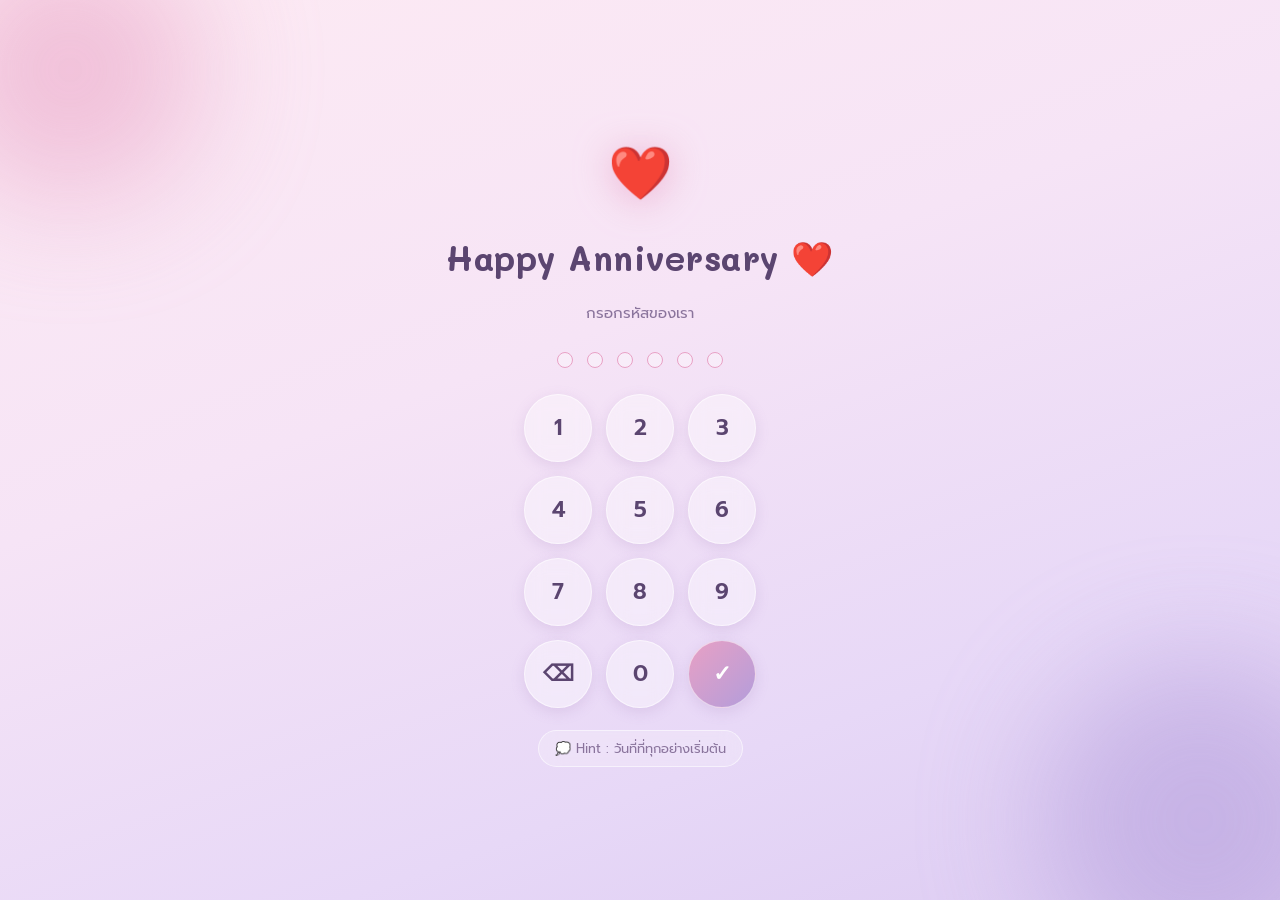
==== commit 1925a324: "Add files via upload" ====
--- a/index.html
+++ b/index.html
@@ -2,33 +2,32 @@
 <html lang="th">
 <head>
 <meta charset="UTF-8">
-<meta name="viewport" content="width=device-width, initial-scale=1.0, maximum-scale=1.0, user-scalable=no">
-<title>สำหรับคนพิเศษของเค้า ❤️</title>
-<link rel="stylesheet" href="style.css">
+<meta name="viewport" content="width=device-width, initial-scale=1, maximum-scale=1, user-scalable=no, viewport-fit=cover">
+<title>Happy Anniversary ❤️</title>
+<link rel="stylesheet" href="css/style.css">
 </head>
 <body>
 
-<!-- ============================================================
-     PAGE 1 — LOCK SCREEN
-     PIN unlock using a custom numeric keypad (no <input>, no
-     mobile keyboard). PIN = 011025
-============================================================ -->
-<section id="page-lock" class="page page-active">
-  <div class="glow-blob glow-blob-a"></div>
-  <div class="glow-blob glow-blob-b"></div>
-  <div class="dust-layer" id="dust-lock"></div>
+<div id="app">
 
-  <div class="lock-content">
+  <!-- Ambient glow blobs + floating hearts/petals/sparkles (behind everything) -->
+  <div class="glow-blob a"></div>
+  <div class="glow-blob b"></div>
+  <div id="ambient-layer"></div>
+
+  <!-- ============ PAGE 1 : LOCK SCREEN ============ -->
+  <section id="page-lock" class="page active">
     <div class="lock-heart">❤️</div>
-    <p class="lock-title">สำหรับคนพิเศษของเค้า ❤️</p>
+    <h1 class="lock-title">Happy Anniversary ❤️</h1>
+    <p class="lock-sub">กรอกรหัสของเรา</p>
 
-    <div class="pin-dots" id="pin-dots">
-      <span class="pin-dot"></span>
-      <span class="pin-dot"></span>
-      <span class="pin-dot"></span>
-      <span class="pin-dot"></span>
-      <span class="pin-dot"></span>
-      <span class="pin-dot"></span>
+    <div class="dots-row" id="dotsRow">
+      <div class="dot"></div>
+      <div class="dot"></div>
+      <div class="dot"></div>
+      <div class="dot"></div>
+      <div class="dot"></div>
+      <div class="dot"></div>
     </div>
 
     <div class="keypad" id="keypad">
@@ -41,146 +40,124 @@
       <button class="key" data-key="7">7</button>
       <button class="key" data-key="8">8</button>
       <button class="key" data-key="9">9</button>
-      <button class="key key-back" data-key="back">⌫</button>
+      <button class="key" data-key="back">⌫</button>
       <button class="key" data-key="0">0</button>
-      <button class="key key-heart" data-key="heart">❤</button>
+      <button class="key confirm" data-key="ok">✓</button>
+    </div>
+
+    <p class="lock-hint" id="lockHint">💭 Hint : วันที่ที่ทุกอย่างเริ่มต้น</p>
+  </section>
+
+  <!-- ============ HEART PORTAL TRANSITION ============ -->
+  <div id="portal">
+    <div class="portal-flood" id="portalFlood"></div>
+    <div class="portal-heart" id="portalHeart">❤️</div>
+  </div>
+
+  <!-- ============ PAGE 2 : HOME ============ -->
+  <section id="page-home" class="page">
+    <h1 class="home-title">Happy Anniversary ❤️</h1>
+
+    <div class="glass home-card">
+      <p class="home-sub">เริ่มต้นความทรงจำ</p>
+      <p class="home-date" id="startDateLabel">01/10/2025</p>
+
+      <p class="timer-title">อยู่ด้วยกันมา</p>
+      <div class="timer-grid">
+        <div class="glass timer-cell"><div class="timer-num" id="tYears">0</div><div class="timer-label">ปี</div></div>
+        <div class="glass timer-cell"><div class="timer-num" id="tMonths">0</div><div class="timer-label">เดือน</div></div>
+        <div class="glass timer-cell"><div class="timer-num" id="tDays">0</div><div class="timer-label">วัน</div></div>
+      </div>
+      <div class="timer-grid small">
+        <div class="glass timer-cell"><div class="timer-num" id="tHours">0</div><div class="timer-label">ชั่วโมง</div></div>
+        <div class="glass timer-cell"><div class="timer-num" id="tMinutes">0</div><div class="timer-label">นาที</div></div>
+        <div class="glass timer-cell"><div class="timer-num" id="tSeconds">0</div><div class="timer-label">วินาที</div></div>
+      </div>
+    </div>
+
+    <button class="enter-btn" data-goto="letter">เปิดจดหมายรัก 💌</button>
+  </section>
+
+  <!-- ============ PAGE 3 : LOVE LETTER ============ -->
+  <section id="page-letter" class="page">
+    <div class="envelope" id="envelope">
+      <div class="envelope-body"></div>
+      <div class="envelope-flap"></div>
+      <div class="envelope-heart">❤️</div>
+    </div>
+    <p class="envelope-hint" id="envelopeHint">แตะซองจดหมายเพื่ออ่าน</p>
+    <div class="glass letter-paper" id="letterPaper"><span id="letterText"></span><span class="typewriter-cursor" id="letterCursor"></span></div>
+  </section>
+
+  <!-- ============ PAGE 4 : MEMORY GALLERY ============ -->
+  <section id="page-gallery" class="page">
+    <h2 class="gallery-title">คลังความทรงจำของเรา 🌸</h2>
+    <div class="gallery-grid" id="galleryGrid"></div>
+  </section>
+
+  <!-- Lightbox for gallery -->
+  <div class="lightbox" id="lightbox">
+    <button class="lightbox-close" id="lightboxClose">✕</button>
+    <img id="lightboxImg" src="" alt="memory">
+    <div class="lightbox-counter" id="lightboxCounter"></div>
+  </div>
+
+  <!-- ============ PAGE 5 : VOICE MESSAGE ============ -->
+  <section id="page-voice" class="page">
+    <div class="glass voice-card">
+      <div class="voice-emoji">🎤</div>
+      <p class="voice-title">มีอะไรอยากบอกเธอ</p>
+      <button class="voice-play" id="voicePlayBtn">▶</button>
+      <div class="voice-progress-track"><div class="voice-progress-fill" id="voiceProgressFill"></div></div>
+      <p class="voice-time" id="voiceTime">0:00 / 0:00</p>
+    </div>
+    <button class="enter-btn" data-goto="ending" style="margin-top:26px;">ไปหน้าสุดท้าย ❤️</button>
+  </section>
+
+  <!-- Top-right icon actions -->
+  <div class="top-actions" id="topActions" style="display:none;">
+    <button class="icon-btn music-toggle muted" id="musicToggle">
+      <span class="music-on">🔊</span><span class="music-off">🔇</span>
+    </button>
+  </div>
+
+  <!-- Bottom nav (pages 2-5) -->
+  <div class="bottom-nav" id="bottomNav" style="display:none;">
+    <div class="glass" style="display:flex; gap:6px; padding:8px; border-radius:999px;">
+      <button class="nav-dot" data-goto="home" title="หน้าแรก">🏠</button>
+      <button class="nav-dot" data-goto="letter" title="จดหมาย">💌</button>
+      <button class="nav-dot" data-goto="gallery" title="รูปภาพ">🖼️</button>
+      <button class="nav-dot" data-goto="voice" title="เสียง">🎤</button>
+      <button class="nav-dot" data-goto="ending" title="ตอนจบ">❤️</button>
     </div>
   </div>
 
-  <div class="lock-mask" id="lock-mask"></div>
-</section>
+  <!-- ============ FINAL ENDING ============ -->
+  <section id="page-ending" class="page">
+    <div class="lock-heart">❤️</div>
+    <h1 class="home-title" style="margin-top:10px;">พร้อมสำหรับตอนจบหรือยัง?</h1>
+    <button class="ending-intro-btn" id="endingStartBtn" style="margin-top:24px;">❤️ หน้าสุดท้าย</button>
+  </section>
 
-<!-- ============================================================
-     PAGE 2 — HEART CURTAIN TRANSITION
-     Left/right walls of hearts sweep to center, bloom, then
-     part like a theatre curtain to reveal page 3.
-============================================================ -->
-<section id="page-curtain" class="page">
-  <div class="curtain-side curtain-left" id="curtain-left"></div>
-  <div class="curtain-side curtain-right" id="curtain-right"></div>
-</section>
-
-<!-- ============================================================
-     PAGE 3 — ENVELOPE
-============================================================ -->
-<section id="page-envelope" class="page">
-  <div class="soft-hearts-bg" id="dust-envelope"></div>
-  <button class="music-toggle" id="music-toggle" aria-label="เปิด/ปิดเพลง">🎵</button>
-
-  <div class="envelope-wrap">
-    <p class="envelope-hint">แตะเพื่อเปิด</p>
-    <div class="envelope-3d" id="envelope">
-      <div class="envelope-back"></div>
-      <div class="paper" id="envelope-paper">
-        <p>ถึงคนที่เค้ารัก...</p>
-      </div>
-      <div class="envelope-flap" id="envelope-flap"></div>
-      <div class="envelope-front"></div>
-      <div class="envelope-seal">❤</div>
-    </div>
-  </div>
-</section>
-
-<!-- ============================================================
-     PAGE 4 — LOVE LETTER (typewriter)
-============================================================ -->
-<section id="page-letter" class="page">
-  <div class="soft-hearts-bg" id="dust-letter"></div>
-  <div class="letter-sheet">
-    <p id="letter-text" class="letter-text"></p>
-    <span class="typewriter-cursor" id="letter-cursor">|</span>
-    <button class="next-btn" id="letter-next-btn" style="display:none;">ดูต่อ →</button>
-  </div>
-</section>
-
-<!-- ============================================================
-     PAGE 5 — GALLERY (swipe)
-============================================================ -->
-<section id="page-gallery" class="page">
-  <h2 class="section-title">ความทรงจำของเรา ❤️</h2>
-  <div class="gallery-wrap">
-    <div class="gallery-track" id="gallery-track">
-      <!-- slides injected by script.js from assets/images -->
-    </div>
-    <div class="gallery-dots" id="gallery-dots"></div>
-  </div>
-  <button class="next-btn" id="gallery-next-btn">ดูต่อ →</button>
-
-  <div class="fullscreen-viewer" id="fullscreen-viewer">
-    <img id="fullscreen-img" src="" alt="">
-  </div>
-</section>
-
-<!-- ============================================================
-     PAGE 6 — ANNIVERSARY COUNTER
-============================================================ -->
-<section id="page-counter" class="page">
-  <div class="soft-hearts-bg" id="dust-counter"></div>
-  <h2 class="section-title">เราอยู่ด้วยกันมาแล้ว ❤️</h2>
-
-  <div class="counter-grid">
-    <div class="counter-box">
-      <span class="counter-num" id="count-days">0</span>
-      <span class="counter-label">วัน</span>
-    </div>
-    <div class="counter-box">
-      <span class="counter-num" id="count-hours">0</span>
-      <span class="counter-label">ชม.</span>
-    </div>
-    <div class="counter-box">
-      <span class="counter-num" id="count-minutes">0</span>
-      <span class="counter-label">นาที</span>
-    </div>
-    <div class="counter-box">
-      <span class="counter-num" id="count-seconds">0</span>
-      <span class="counter-label">วิฯ</span>
+  <div class="ending-stage" id="endingStage">
+    <div id="riseHeartsLayer"></div>
+    <div id="rainHeartsLayer"></div>
+    <button class="hug-btn hidden" id="hugBtn">🤗 กอด</button>
+    <div class="light-burst" id="lightBurst"></div>
+    <div class="final-message" id="finalMessage">
+      <h1 class="final-title">รักอ้วนเสมอ ❤️</h1>
+      <p class="final-sub">ขอบคุณที่เดินมาด้วยกัน</p>
+      <p class="final-sub2">Happy Anniversary</p>
+      <button class="replay-btn" id="replayBtn">ดูอีกครั้ง 🔁</button>
     </div>
   </div>
 
-  <p class="counter-caption">ทุกวินาทีที่มีเธอ มีความหมายสำหรับเค้า ❤️</p>
-  <button class="next-btn" id="counter-next-btn">ดูต่อ →</button>
-</section>
+  <!-- Audio elements -->
+  <audio id="bgMusic" loop preload="auto"></audio>
+  <audio id="voiceAudio" preload="auto"></audio>
 
-<!-- ============================================================
-     PAGE 7 — VOICE MESSAGE
-============================================================ -->
-<section id="page-voice" class="page">
-  <div class="soft-hearts-bg" id="dust-voice"></div>
-  <div class="voice-card">
-    <div class="voice-mic">🎙️</div>
-    <p class="voice-title">ข้อความเสียงจากเค้า ❤️</p>
-    <button class="voice-play-btn" id="voice-play-btn">▶ เล่น</button>
-    <div class="voice-wave" id="voice-wave">
-      <span></span><span></span><span></span><span></span><span></span>
-    </div>
-  </div>
-  <button class="next-btn" id="voice-next-btn">ดูต่อ →</button>
-</section>
+</div>
 
-<!-- ============================================================
-     PAGE 8 — ENDING
-============================================================ -->
-<section id="page-ending" class="page">
-  <div class="ending-stars" id="ending-stars"></div>
-  <div class="soft-hearts-bg" id="dust-ending"></div>
-
-  <div class="ending-content">
-    <p id="ending-text" class="ending-text"></p>
-    <span class="typewriter-cursor" id="ending-cursor">|</span>
-    <button class="hug-btn" id="hug-btn" style="display:none;">❤️ กอดหน่อย ❤️</button>
-  </div>
-
-  <div class="hug-burst" id="hug-burst"></div>
-</section>
-
-<!-- audio elements -->
-<audio id="audio-song" src="assets/song.mp3" loop></audio>
-<audio id="audio-voice" src="assets/voice.mp3"></audio>
-<audio id="audio-unlock" src="assets/unlock.mp3"></audio>
-<audio id="audio-click" src="assets/click.mp3"></audio>
-<audio id="audio-whoosh" src="assets/whoosh.mp3"></audio>
-<audio id="audio-paper" src="assets/paper.mp3"></audio>
-
-<script src="script.js"></script>
+<script src="js/app.js"></script>
 </body>
 </html>
--- a/css/style.css
+++ b/css/style.css
@@ -0,0 +1,690 @@
+/* ============================================================
+   ANNIVERSARY LOVE STORY — STYLE.CSS
+   Theme: Romantic Pink + Soft Lavender / Glassmorphism / Luxury Romantic
+   ============================================================ */
+
+@import url('https://fonts.googleapis.com/css2?family=Mali:ital,wght@0,400;0,600;0,700;1,400;1,600&family=Prompt:wght@300;400;500;600;700&display=swap');
+
+:root{
+  /* ---- Color tokens ---- */
+  --pink-blush:   #FBD3E9;
+  --pink-deep:    #E8A0C4;
+  --lavender-soft:#D8C7F0;
+  --lavender-deep:#B39DDB;
+  --ink:          #5B4570;
+  --ink-soft:     #8A749C;
+  --white:        #FFFFFF;
+
+  --bg-gradient: linear-gradient(160deg, #FDEAF3 0%, #F6E4F6 40%, #E7D8F7 75%, #DCCBF2 100%);
+  --portal-gradient: linear-gradient(135deg, #F4A6D0 0%, #D6A6EE 55%, #B48CE0 100%);
+
+  --glass-bg:     rgba(255,255,255,0.38);
+  --glass-bg-soft:rgba(255,255,255,0.22);
+  --glass-border: rgba(255,255,255,0.55);
+  --glass-shadow: 0 8px 32px rgba(140, 100, 170, 0.25);
+
+  --radius-lg: 28px;
+  --radius-md: 18px;
+  --radius-sm: 12px;
+
+  --font-display: 'Mali', cursive;
+  --font-body: 'Prompt', sans-serif;
+
+  --safe-top: env(safe-area-inset-top, 0px);
+  --safe-bottom: env(safe-area-inset-bottom, 0px);
+}
+
+*{ margin:0; padding:0; box-sizing:border-box; -webkit-tap-highlight-color: transparent; }
+
+html, body{
+  height:100%;
+  overscroll-behavior: none;
+}
+
+body{
+  font-family: var(--font-body);
+  color: var(--ink);
+  background: var(--bg-gradient);
+  background-attachment: fixed;
+  min-height: 100vh;
+  min-height: 100dvh;
+  overflow-x: hidden;
+  -webkit-font-smoothing: antialiased;
+}
+
+/* Respect reduced motion */
+@media (prefers-reduced-motion: reduce){
+  *{ animation-duration: 0.01ms !important; animation-iteration-count: 1 !important; transition-duration: 0.01ms !important; }
+}
+
+h1,h2,h3, .display{
+  font-family: var(--font-display);
+  font-weight: 700;
+  color: var(--ink);
+}
+
+button{ font-family: inherit; border:none; background:none; cursor:pointer; }
+img{ display:block; max-width:100%; }
+
+/* ============================================================
+   APP SHELL / PAGE ROUTING
+   ============================================================ */
+#app{
+  position: relative;
+  width: 100%;
+  min-height: 100vh;
+  min-height: 100dvh;
+  overflow: hidden;
+}
+
+.page{
+  position: fixed;
+  inset: 0;
+  width: 100%;
+  min-height: 100vh;
+  min-height: 100dvh;
+  display: flex;
+  flex-direction: column;
+  padding: calc(28px + var(--safe-top)) 20px calc(28px + var(--safe-bottom));
+  opacity: 0;
+  transform: translateY(18px) scale(0.98);
+  pointer-events: none;
+  transition: opacity .6s cubic-bezier(.22,.61,.36,1), transform .6s cubic-bezier(.22,.61,.36,1);
+  overflow-y: auto;
+  -webkit-overflow-scrolling: touch;
+}
+
+.page.active{
+  opacity: 1;
+  transform: translateY(0) scale(1);
+  pointer-events: auto;
+  position: relative;
+  z-index: 5;
+}
+
+/* ============================================================
+   AMBIENT BACKGROUND EFFECTS (floating hearts / sparkle / petals)
+   ============================================================ */
+#ambient-layer{
+  position: fixed;
+  inset: 0;
+  pointer-events: none;
+  z-index: 1;
+  overflow: hidden;
+}
+
+.floaty{
+  position: absolute;
+  bottom: -60px;
+  opacity: 0;
+  will-change: transform, opacity;
+  animation: floatUp linear infinite;
+  filter: drop-shadow(0 0 6px rgba(255,255,255,0.4));
+}
+
+@keyframes floatUp{
+  0%{ transform: translateY(0) translateX(0) rotate(0deg) scale(var(--s,1)); opacity: 0; }
+  10%{ opacity: var(--o, .8); }
+  90%{ opacity: var(--o, .8); }
+  100%{ transform: translateY(-115vh) translateX(var(--dx,20px)) rotate(360deg) scale(var(--s,1)); opacity: 0; }
+}
+
+.glow-blob{
+  position: fixed;
+  border-radius: 50%;
+  filter: blur(60px);
+  opacity: .55;
+  z-index: 0;
+  pointer-events: none;
+}
+.glow-blob.a{ width: 260px; height: 260px; background: var(--pink-deep); top: -60px; left: -60px; }
+.glow-blob.b{ width: 320px; height: 320px; background: var(--lavender-deep); bottom: -80px; right: -80px; }
+
+/* ============================================================
+   GLASS CARD (shared component)
+   ============================================================ */
+.glass{
+  background: var(--glass-bg);
+  border: 1px solid var(--glass-border);
+  border-radius: var(--radius-lg);
+  box-shadow: var(--glass-shadow);
+  backdrop-filter: blur(18px) saturate(140%);
+  -webkit-backdrop-filter: blur(18px) saturate(140%);
+}
+
+/* ============================================================
+   PAGE 1 — LOCK SCREEN
+   ============================================================ */
+#page-lock{
+  align-items: center;
+  justify-content: center;
+  text-align: center;
+  gap: 22px;
+}
+
+.lock-heart{
+  font-size: 52px;
+  animation: heartbeat 1.6s ease-in-out infinite;
+  filter: drop-shadow(0 4px 18px rgba(232,160,196,.7));
+}
+
+@keyframes heartbeat{
+  0%, 100%{ transform: scale(1); }
+  15%{ transform: scale(1.18); }
+  30%{ transform: scale(1); }
+  45%{ transform: scale(1.12); }
+  60%{ transform: scale(1); }
+}
+
+.lock-title{
+  font-size: clamp(26px, 7vw, 34px);
+  letter-spacing: .5px;
+}
+
+.lock-sub{
+  font-size: 15px;
+  color: var(--ink-soft);
+  font-weight: 400;
+}
+
+.lock-hint{
+  font-size: 13px;
+  color: var(--ink-soft);
+  background: var(--glass-bg-soft);
+  border: 1px solid var(--glass-border);
+  padding: 8px 16px;
+  border-radius: 999px;
+  backdrop-filter: blur(10px);
+}
+
+.dots-row{
+  display:flex;
+  gap: 14px;
+  margin: 6px 0 4px;
+}
+
+.dot{
+  width: 16px; height:16px;
+  border-radius: 50%;
+  border: 1.5px solid var(--pink-deep);
+  background: rgba(255,255,255,.35);
+  transition: transform .18s ease, background .18s ease;
+}
+.dot.filled{
+  background: linear-gradient(135deg, var(--pink-deep), var(--lavender-deep));
+  transform: scale(1.15);
+}
+.dot.shake{ animation: shakeDot .45s ease; }
+@keyframes shakeDot{
+  0%,100%{ transform: translateX(0); }
+  20%{ transform: translateX(-6px); }
+  40%{ transform: translateX(6px); }
+  60%{ transform: translateX(-4px); }
+  80%{ transform: translateX(4px); }
+}
+
+.keypad{
+  display: grid;
+  grid-template-columns: repeat(3, 68px);
+  gap: 14px;
+  justify-content: center;
+}
+
+.key{
+  width: 68px; height: 68px;
+  border-radius: 50%;
+  font-size: 22px;
+  font-weight: 600;
+  color: var(--ink);
+  background: var(--glass-bg);
+  border: 1px solid var(--glass-border);
+  backdrop-filter: blur(10px);
+  box-shadow: 0 4px 14px rgba(150,110,180,.18);
+  display: flex; align-items:center; justify-content:center;
+  transition: transform .12s ease, box-shadow .12s ease, background .12s ease;
+}
+.key:active, .key.pressed{
+  transform: scale(.88);
+  background: linear-gradient(135deg, var(--pink-blush), var(--lavender-soft));
+  box-shadow: 0 2px 8px rgba(150,110,180,.3);
+}
+.key.confirm{ color: var(--white); background: linear-gradient(135deg, var(--pink-deep), var(--lavender-deep)); }
+.key.confirm.glow{
+  animation: confirmGlow .5s ease;
+}
+@keyframes confirmGlow{
+  0%{ box-shadow: 0 0 0 rgba(255,255,255,0); }
+  50%{ box-shadow: 0 0 26px 8px rgba(255,255,255,.85); }
+  100%{ box-shadow: 0 0 0 rgba(255,255,255,0); }
+}
+
+/* ---- Heart Portal unlock transition ---- */
+#portal{
+  position: fixed;
+  inset: 0;
+  z-index: 999;
+  display: flex;
+  align-items: center;
+  justify-content: center;
+  pointer-events: none;
+  opacity: 0;
+}
+#portal.running{ pointer-events: auto; }
+
+.portal-heart{
+  font-size: 26px;
+  opacity: 0;
+  transform: scale(0);
+  color: var(--pink-deep);
+  filter: drop-shadow(0 0 12px rgba(232,160,196,.9));
+}
+.portal-heart.beat{
+  animation: portalBeat .5s ease-in-out 2;
+}
+.portal-heart.grow{
+  animation: portalGrow 1.05s cubic-bezier(.55,.06,.68,.19) forwards;
+}
+@keyframes portalBeat{
+  0%,100%{ opacity: 1; transform: scale(1); }
+  50%{ opacity: 1; transform: scale(1.35); }
+}
+@keyframes portalGrow{
+  0%{ font-size: 26px; opacity: 1; }
+  100%{ font-size: 3200px; opacity: 1; }
+}
+
+.portal-flood{
+  position: fixed;
+  inset:0;
+  background: var(--portal-gradient);
+  opacity: 0;
+  transition: opacity .5s ease;
+}
+.portal-flood.show{ opacity: 1; }
+
+/* ============================================================
+   TOP NAV / HEADER (pages 2-5)
+   ============================================================ */
+.top-actions{
+  position: fixed;
+  top: calc(14px + var(--safe-top));
+  right: 16px;
+  display: flex;
+  gap: 10px;
+  z-index: 40;
+}
+.icon-btn{
+  width: 42px; height: 42px;
+  border-radius: 50%;
+  display:flex; align-items:center; justify-content:center;
+  font-size: 18px;
+  color: var(--ink);
+  background: var(--glass-bg);
+  border: 1px solid var(--glass-border);
+  backdrop-filter: blur(12px);
+  box-shadow: 0 4px 14px rgba(150,110,180,.18);
+  transition: transform .15s ease;
+}
+.icon-btn:active{ transform: scale(.9); }
+
+.bottom-nav{
+  position: fixed;
+  left: 0; right: 0;
+  bottom: calc(14px + var(--safe-bottom));
+  display: flex;
+  justify-content: center;
+  gap: 10px;
+  z-index: 40;
+  padding: 0 16px;
+}
+.bottom-nav .glass{
+  display:flex; gap: 6px;
+  padding: 8px;
+  border-radius: 999px;
+}
+.nav-dot{
+  width: 40px; height: 40px;
+  border-radius: 50%;
+  font-size: 17px;
+  display:flex; align-items:center; justify-content:center;
+  color: var(--ink-soft);
+  transition: all .25s ease;
+}
+.nav-dot.active{
+  color: var(--white);
+  background: linear-gradient(135deg, var(--pink-deep), var(--lavender-deep));
+  transform: scale(1.08);
+}
+
+/* ============================================================
+   PAGE 2 — HOME
+   ============================================================ */
+#page-home{ align-items:center; justify-content:center; text-align:center; gap: 26px; }
+
+.home-title{ font-size: clamp(30px, 8vw, 42px); }
+
+.home-card{
+  padding: 26px 24px;
+  width: 100%;
+  max-width: 360px;
+}
+
+.home-sub{ font-size: 14px; color: var(--ink-soft); margin-bottom: 6px; }
+.home-date{ font-size: 20px; font-weight: 600; letter-spacing: 1px; color: var(--pink-deep); }
+
+.timer-title{ font-size: 14px; color: var(--ink-soft); margin: 22px 0 12px; }
+
+.timer-grid{
+  display: grid;
+  grid-template-columns: repeat(3, 1fr);
+  gap: 10px;
+  width: 100%;
+  max-width: 360px;
+}
+.timer-grid.small{ margin-top: 8px; }
+.timer-cell{
+  padding: 12px 4px;
+  border-radius: var(--radius-md);
+}
+.timer-num{ font-size: 24px; font-weight: 700; color: var(--ink); font-family: var(--font-display); }
+.timer-label{ font-size: 11px; color: var(--ink-soft); margin-top: 2px; }
+
+.enter-btn{
+  margin-top: 8px;
+  padding: 14px 34px;
+  border-radius: 999px;
+  font-size: 15px;
+  font-weight: 600;
+  color: var(--white);
+  background: linear-gradient(135deg, var(--pink-deep), var(--lavender-deep));
+  box-shadow: 0 8px 24px rgba(180,140,220,.4);
+  transition: transform .15s ease;
+}
+.enter-btn:active{ transform: scale(.95); }
+
+/* ============================================================
+   PAGE 3 — LOVE LETTER
+   ============================================================ */
+#page-letter{ align-items:center; justify-content:center; text-align:center; gap: 20px; }
+
+.envelope{
+  position: relative;
+  width: 220px; height: 150px;
+  cursor: pointer;
+}
+.envelope-body{
+  position:absolute; inset:0;
+  background: linear-gradient(135deg, var(--pink-blush), var(--lavender-soft));
+  border-radius: 10px;
+  box-shadow: 0 10px 30px rgba(150,110,180,.3);
+}
+.envelope-flap{
+  position:absolute; top:0; left:0; right:0; height: 76px;
+  background: linear-gradient(135deg, var(--pink-deep), var(--lavender-deep));
+  clip-path: polygon(0 0, 100% 0, 50% 85%);
+  transform-origin: top;
+  transition: transform .6s cubic-bezier(.7,-0.3,.3,1.3);
+  border-radius: 10px 10px 0 0;
+}
+.envelope.open .envelope-flap{ transform: rotateX(180deg); }
+.envelope-heart{
+  position: absolute; top: 55%; left: 50%;
+  transform: translate(-50%,-50%);
+  font-size: 22px;
+}
+.envelope-hint{ font-size: 13px; color: var(--ink-soft); }
+
+.letter-paper{
+  width: 100%;
+  max-width: 380px;
+  max-height: 55vh;
+  overflow-y: auto;
+  padding: 26px 22px;
+  text-align: left;
+  white-space: pre-wrap;
+  line-height: 1.85;
+  font-size: 15px;
+  display: none;
+}
+.letter-paper.show{ display:block; animation: paperRise .6s ease; }
+@keyframes paperRise{
+  from{ opacity: 0; transform: translateY(24px); }
+  to{ opacity: 1; transform: translateY(0); }
+}
+.typewriter-cursor{
+  display: inline-block;
+  width: 2px; height: 1em;
+  background: var(--pink-deep);
+  margin-left: 2px;
+  vertical-align: middle;
+  animation: blink 1s step-start infinite;
+}
+@keyframes blink{ 50%{ opacity: 0; } }
+
+/* ============================================================
+   PAGE 4 — MEMORY GALLERY
+   ============================================================ */
+#page-gallery{ padding-top: calc(70px + var(--safe-top)); align-items: stretch; }
+.gallery-title{ text-align:center; font-size: 24px; margin-bottom: 16px; }
+
+.gallery-grid{
+  display: grid;
+  grid-template-columns: 1fr 1fr;
+  gap: 10px;
+  padding-bottom: 90px;
+}
+.gallery-item{
+  position: relative;
+  border-radius: var(--radius-md);
+  overflow: hidden;
+  aspect-ratio: 1 / 1.15;
+  box-shadow: 0 6px 18px rgba(150,110,180,.22);
+  border: 1px solid var(--glass-border);
+}
+.gallery-item img{
+  width:100%; height:100%; object-fit: cover;
+  transition: transform .35s ease;
+}
+.gallery-item:active img{ transform: scale(1.06); }
+.gallery-item .ph{
+  width:100%; height:100%;
+  display:flex; align-items:center; justify-content:center;
+  font-size: 12px; text-align:center; padding: 8px;
+  color: var(--ink-soft);
+  background: linear-gradient(135deg, var(--pink-blush), var(--lavender-soft));
+}
+
+.lightbox{
+  position: fixed; inset:0;
+  background: rgba(60,30,70,.88);
+  z-index: 300;
+  display: none;
+  align-items: center; justify-content: center;
+  touch-action: pan-y;
+}
+.lightbox.show{ display:flex; animation: fadeIn .3s ease; }
+@keyframes fadeIn{ from{ opacity:0; } to{ opacity:1; } }
+.lightbox img{
+  max-width: 92vw; max-height: 82vh;
+  border-radius: var(--radius-sm);
+  touch-action: pinch-zoom;
+}
+.lightbox-close{
+  position: absolute; top: calc(18px + var(--safe-top)); right: 18px;
+  width: 42px; height:42px; border-radius: 50%;
+  background: rgba(255,255,255,.2); color:#fff; font-size: 20px;
+  display:flex; align-items:center; justify-content:center;
+}
+.lightbox-counter{
+  position:absolute; bottom: calc(24px + var(--safe-bottom));
+  color: #fff; font-size: 13px; opacity:.85;
+}
+
+/* ============================================================
+   PAGE 5 — VOICE MESSAGE
+   ============================================================ */
+#page-voice{ align-items:center; justify-content:center; text-align:center; gap: 18px; }
+.voice-card{ width: 100%; max-width: 360px; padding: 30px 24px; }
+.voice-emoji{ font-size: 36px; margin-bottom: 10px; }
+.voice-title{ font-size: 18px; margin-bottom: 20px; }
+
+.voice-play{
+  width: 68px; height: 68px;
+  border-radius: 50%;
+  margin: 0 auto 18px;
+  display:flex; align-items:center; justify-content:center;
+  font-size: 22px;
+  color:#fff;
+  background: linear-gradient(135deg, var(--pink-deep), var(--lavender-deep));
+  box-shadow: 0 8px 24px rgba(180,140,220,.45);
+  transition: transform .15s ease;
+}
+.voice-play.playing{ animation: pulseRing 1.4s ease-in-out infinite; }
+@keyframes pulseRing{
+  0%,100%{ box-shadow: 0 0 0 0 rgba(180,140,220,.5), 0 8px 24px rgba(180,140,220,.45); }
+  50%{ box-shadow: 0 0 0 14px rgba(180,140,220,0), 0 8px 24px rgba(180,140,220,.45); }
+}
+.voice-play:active{ transform: scale(.92); }
+
+.voice-progress-track{
+  width: 100%; height: 6px;
+  border-radius: 999px;
+  background: rgba(150,110,180,.18);
+  overflow: hidden;
+}
+.voice-progress-fill{
+  height:100%; width:0%;
+  background: linear-gradient(90deg, var(--pink-deep), var(--lavender-deep));
+  transition: width .1s linear;
+}
+.voice-time{ font-size: 12px; color: var(--ink-soft); margin-top: 8px; }
+
+/* ============================================================
+   FINAL ENDING
+   ============================================================ */
+#page-ending{
+  align-items:center; justify-content:center; text-align:center;
+  transition: background-color .8s ease;
+}
+.ending-intro-btn{
+  padding: 16px 40px;
+  border-radius: 999px;
+  color:#fff; font-size: 16px; font-weight:600;
+  background: linear-gradient(135deg, var(--pink-deep), var(--lavender-deep));
+  box-shadow: 0 10px 30px rgba(180,140,220,.45);
+}
+
+.ending-stage{
+  position: fixed; inset: 0;
+  display: none;
+  align-items:center; justify-content:center;
+  flex-direction: column;
+  z-index: 200;
+  background: radial-gradient(circle at 50% 30%, #2c1a3d 0%, #180e24 75%);
+  overflow: hidden;
+}
+.ending-stage.show{ display:flex; animation: fadeIn .8s ease; }
+
+.rise-heart{
+  position:absolute; bottom: -10%;
+  font-size: 28px; opacity: 0;
+  animation: riseUp 3.2s ease-in forwards;
+  color: var(--pink-blush);
+  filter: drop-shadow(0 0 10px rgba(251,211,233,.8));
+}
+@keyframes riseUp{
+  0%{ opacity:0; transform: translateY(0) scale(.6); }
+  15%{ opacity: .9; }
+  100%{ opacity:0; transform: translateY(-110vh) scale(1.1); }
+}
+
+.rain-heart{
+  position: absolute; top: -8%;
+  will-change: transform, opacity;
+  animation: rainFall linear forwards;
+}
+@keyframes rainFall{
+  0%{ transform: translateY(0) translateX(0) rotate(0deg); opacity:0; }
+  8%{ opacity: 1; }
+  100%{ transform: translateY(115vh) translateX(var(--dx,0px)) rotate(var(--rot,360deg)); opacity: .95; }
+}
+
+.hug-btn{
+  position: relative; z-index: 5;
+  padding: 16px 36px;
+  border-radius: 999px;
+  color: var(--ink);
+  font-size: 16px; font-weight: 600;
+  background: rgba(255,255,255,.92);
+  box-shadow: 0 0 40px rgba(255,255,255,.5);
+  animation: softPulse 1.8s ease-in-out infinite;
+}
+@keyframes softPulse{
+  0%,100%{ transform: scale(1); }
+  50%{ transform: scale(1.06); }
+}
+
+.converge-heart{
+  position: fixed;
+  font-size: 24px;
+  z-index: 6;
+  will-change: transform, opacity;
+  transition: transform 1s cubic-bezier(.6,.1,.3,1), opacity 1s ease;
+}
+
+.light-burst{
+  position: fixed; inset:0;
+  border-radius: 50%;
+  background: radial-gradient(circle, #FFFFFF 0%, var(--pink-blush) 35%, var(--lavender-soft) 60%, transparent 75%);
+  transform: scale(0);
+  opacity: 0;
+  z-index: 7;
+}
+.light-burst.burst{
+  animation: burstOut 1.4s cubic-bezier(.16,.84,.44,1) forwards;
+}
+@keyframes burstOut{
+  0%{ transform: scale(0); opacity: 0; }
+  40%{ opacity: 1; }
+  100%{ transform: scale(2.6); opacity: 1; }
+}
+
+.final-message{
+  position: fixed; inset:0;
+  z-index: 8;
+  display:none;
+  flex-direction: column;
+  align-items:center; justify-content:center;
+  text-align:center; gap: 14px;
+  padding: 0 30px;
+}
+.final-message.show{ display:flex; animation: fadeIn 1s ease; }
+.final-title{ font-size: clamp(30px, 9vw, 46px); color: var(--ink); }
+.final-sub{ font-size: 15px; color: var(--ink-soft); }
+.final-sub2{ font-size: 14px; color: var(--ink-soft); }
+.replay-btn{
+  margin-top: 18px;
+  padding: 12px 28px;
+  border-radius: 999px;
+  font-size: 14px;
+  color: var(--ink);
+  background: var(--glass-bg);
+  border: 1px solid var(--glass-border);
+  backdrop-filter: blur(10px);
+}
+
+/* ============================================================
+   MUSIC TOGGLE
+   ============================================================ */
+.music-toggle.muted .music-on{ display:none; }
+.music-toggle:not(.muted) .music-off{ display:none; }
+
+/* ============================================================
+   UTILS
+   ============================================================ */
+.hidden{ display:none !important; }
+.no-scroll-x{ overflow-x: hidden; }
+
+@media (min-width: 560px){
+  .gallery-grid{ grid-template-columns: repeat(3, 1fr); }
+}
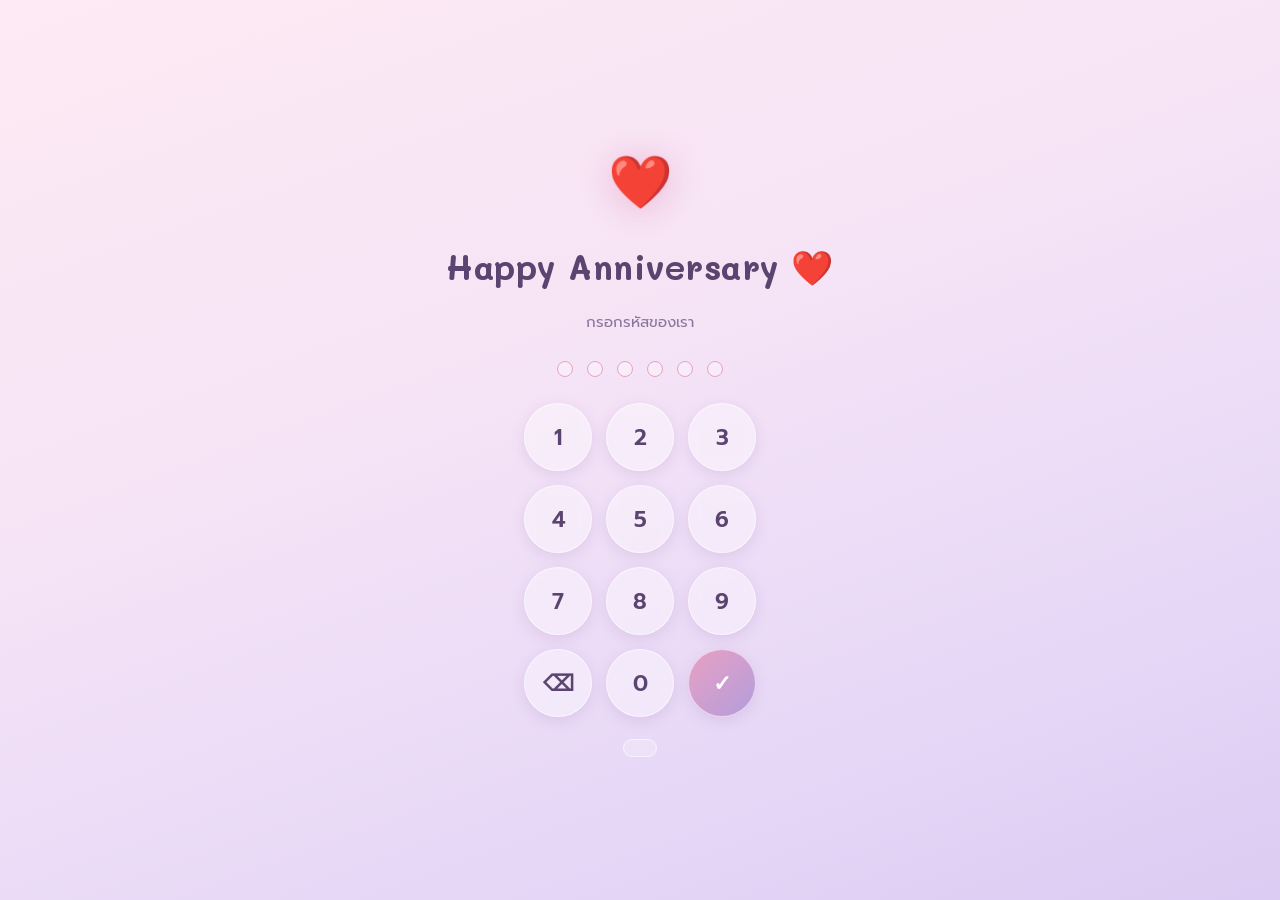
==== commit 0617001f: "Update index.html" ====
--- a/index.html
+++ b/index.html
@@ -11,8 +11,6 @@
 <div id="app">
 
   <!-- Ambient glow blobs + floating hearts/petals/sparkles (behind everything) -->
-  <div class="glow-blob a"></div>
-  <div class="glow-blob b"></div>
   <div id="ambient-layer"></div>
 
   <!-- ============ PAGE 1 : LOCK SCREEN ============ -->
--- a/css/style.css
+++ b/css/style.css
@@ -148,8 +148,8 @@
   border: 1px solid var(--glass-border);
   border-radius: var(--radius-lg);
   box-shadow: var(--glass-shadow);
-  backdrop-filter: blur(18px) saturate(140%);
-  -webkit-backdrop-filter: blur(18px) saturate(140%);
+  backdrop-filter: blur(10px) saturate(140%);
+  -webkit-backdrop-filter: blur(10px) saturate(140%);
 }
 
 /* ============================================================
@@ -194,7 +194,8 @@
   border: 1px solid var(--glass-border);
   padding: 8px 16px;
   border-radius: 999px;
-  backdrop-filter: blur(10px);
+  backdrop-filter: blur(6px);
+  -webkit-backdrop-filter: blur(6px);
 }
 
 .dots-row{
@@ -238,7 +239,8 @@
   color: var(--ink);
   background: var(--glass-bg);
   border: 1px solid var(--glass-border);
-  backdrop-filter: blur(10px);
+  backdrop-filter: blur(6px);
+  -webkit-backdrop-filter: blur(6px);
   box-shadow: 0 4px 14px rgba(150,110,180,.18);
   display: flex; align-items:center; justify-content:center;
   transition: transform .12s ease, box-shadow .12s ease, background .12s ease;
@@ -321,7 +323,8 @@
   color: var(--ink);
   background: var(--glass-bg);
   border: 1px solid var(--glass-border);
-  backdrop-filter: blur(12px);
+  backdrop-filter: blur(8px);
+  -webkit-backdrop-filter: blur(8px);
   box-shadow: 0 4px 14px rgba(150,110,180,.18);
   transition: transform .15s ease;
 }
@@ -670,7 +673,8 @@
   color: var(--ink);
   background: var(--glass-bg);
   border: 1px solid var(--glass-border);
-  backdrop-filter: blur(10px);
+  backdrop-filter: blur(6px);
+  -webkit-backdrop-filter: blur(6px);
 }
 
 /* ============================================================
@@ -687,4 +691,4 @@
 
 @media (min-width: 560px){
   .gallery-grid{ grid-template-columns: repeat(3, 1fr); }
-}
+}
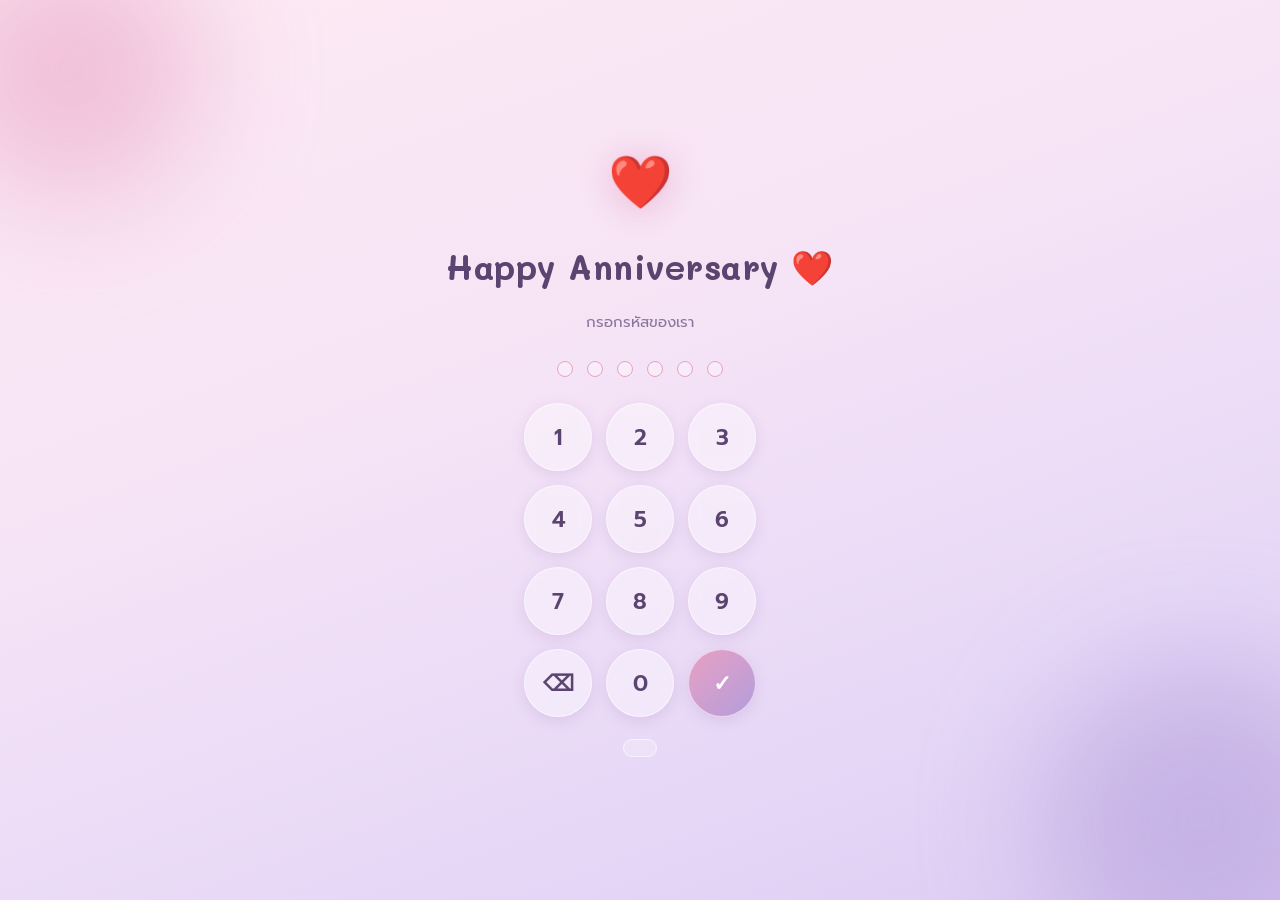
==== commit bf90200d: "Update index.html" ====
--- a/index.html
+++ b/index.html
@@ -10,8 +10,8 @@
 
 <div id="app">
 
-  <!-- Ambient glow blobs + floating hearts/petals/sparkles (behind everything) -->
-  <div id="ambient-layer"></div>
+<div class="glow-blob a"></div>
+<div class="glow-blob b"></div>
 
   <!-- ============ PAGE 1 : LOCK SCREEN ============ -->
   <section id="page-lock" class="page active">
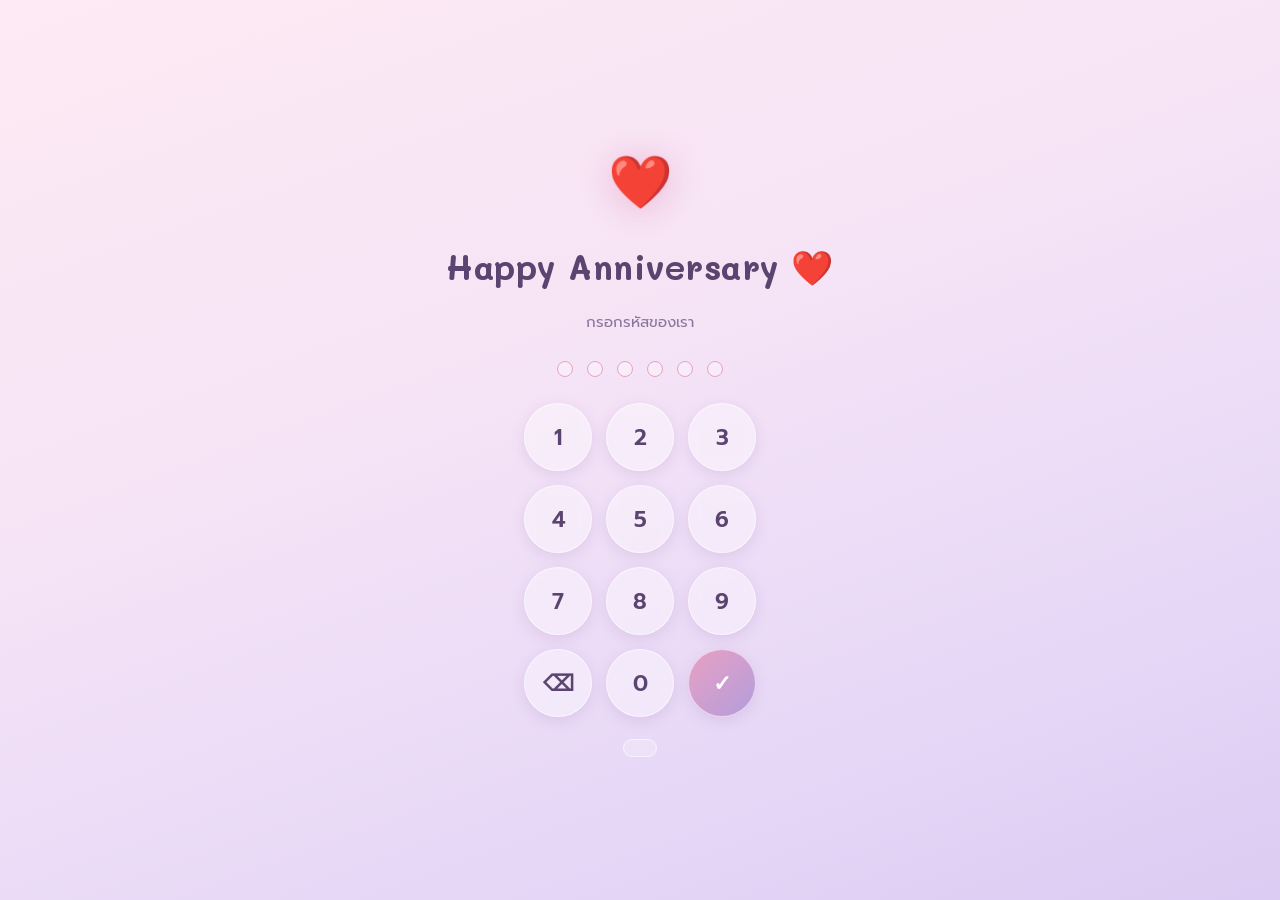
==== commit d1164705: "Update index.html" ====
--- a/index.html
+++ b/index.html
@@ -10,8 +10,6 @@
 
 <div id="app">
 
-<div class="glow-blob a"></div>
-<div class="glow-blob b"></div>
 
   <!-- ============ PAGE 1 : LOCK SCREEN ============ -->
   <section id="page-lock" class="page active">
